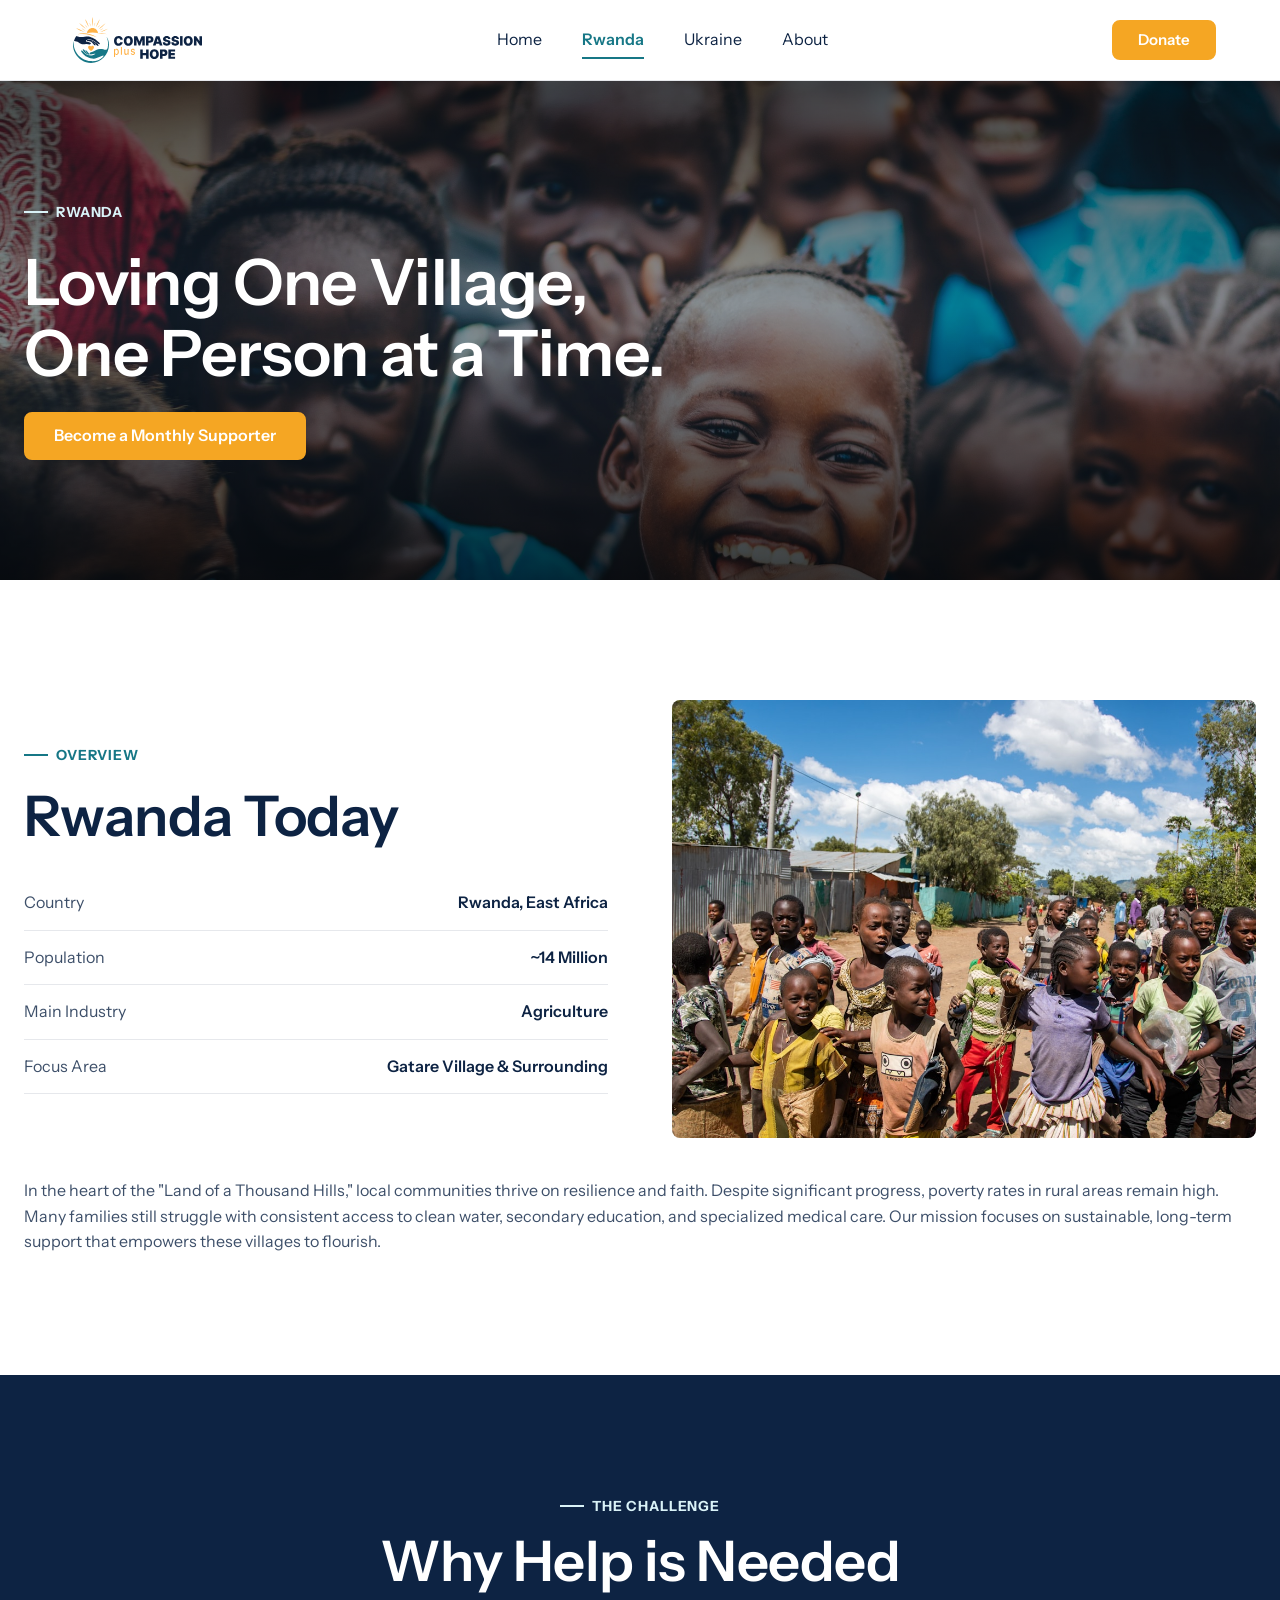
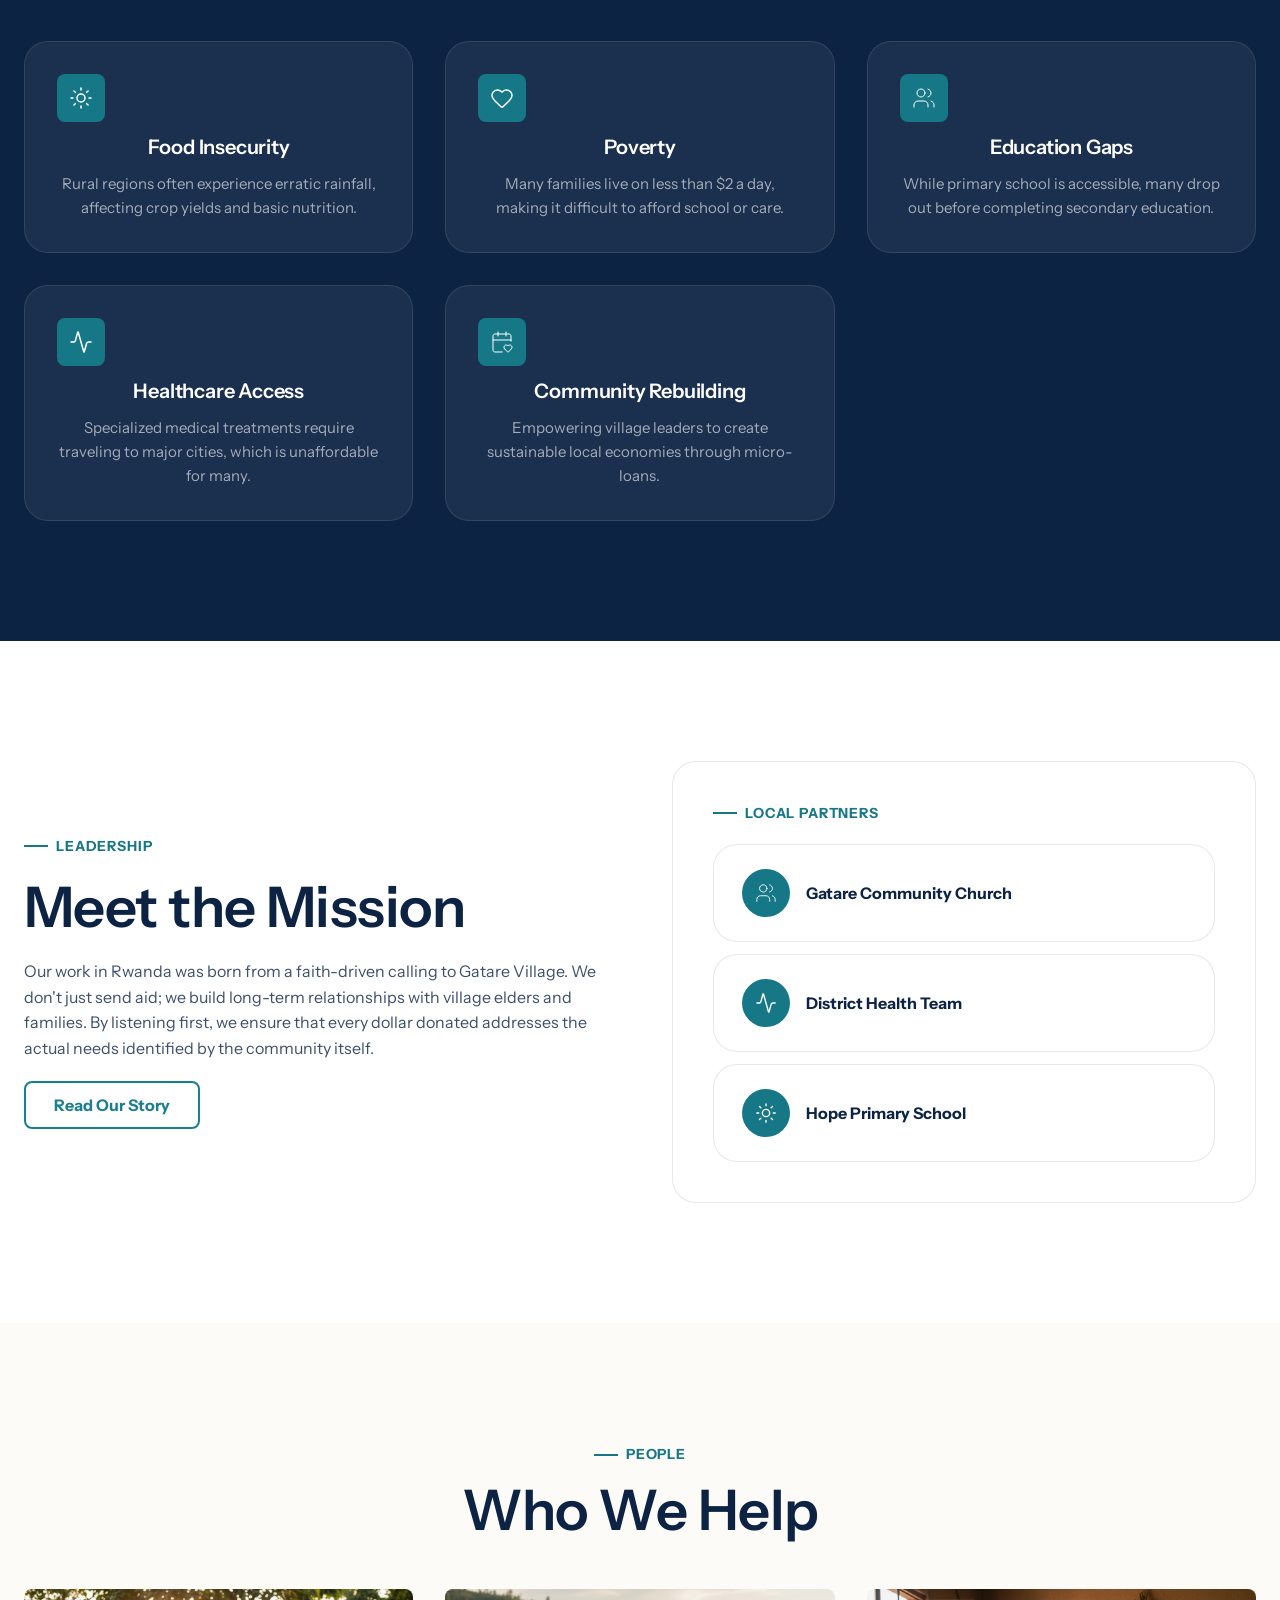
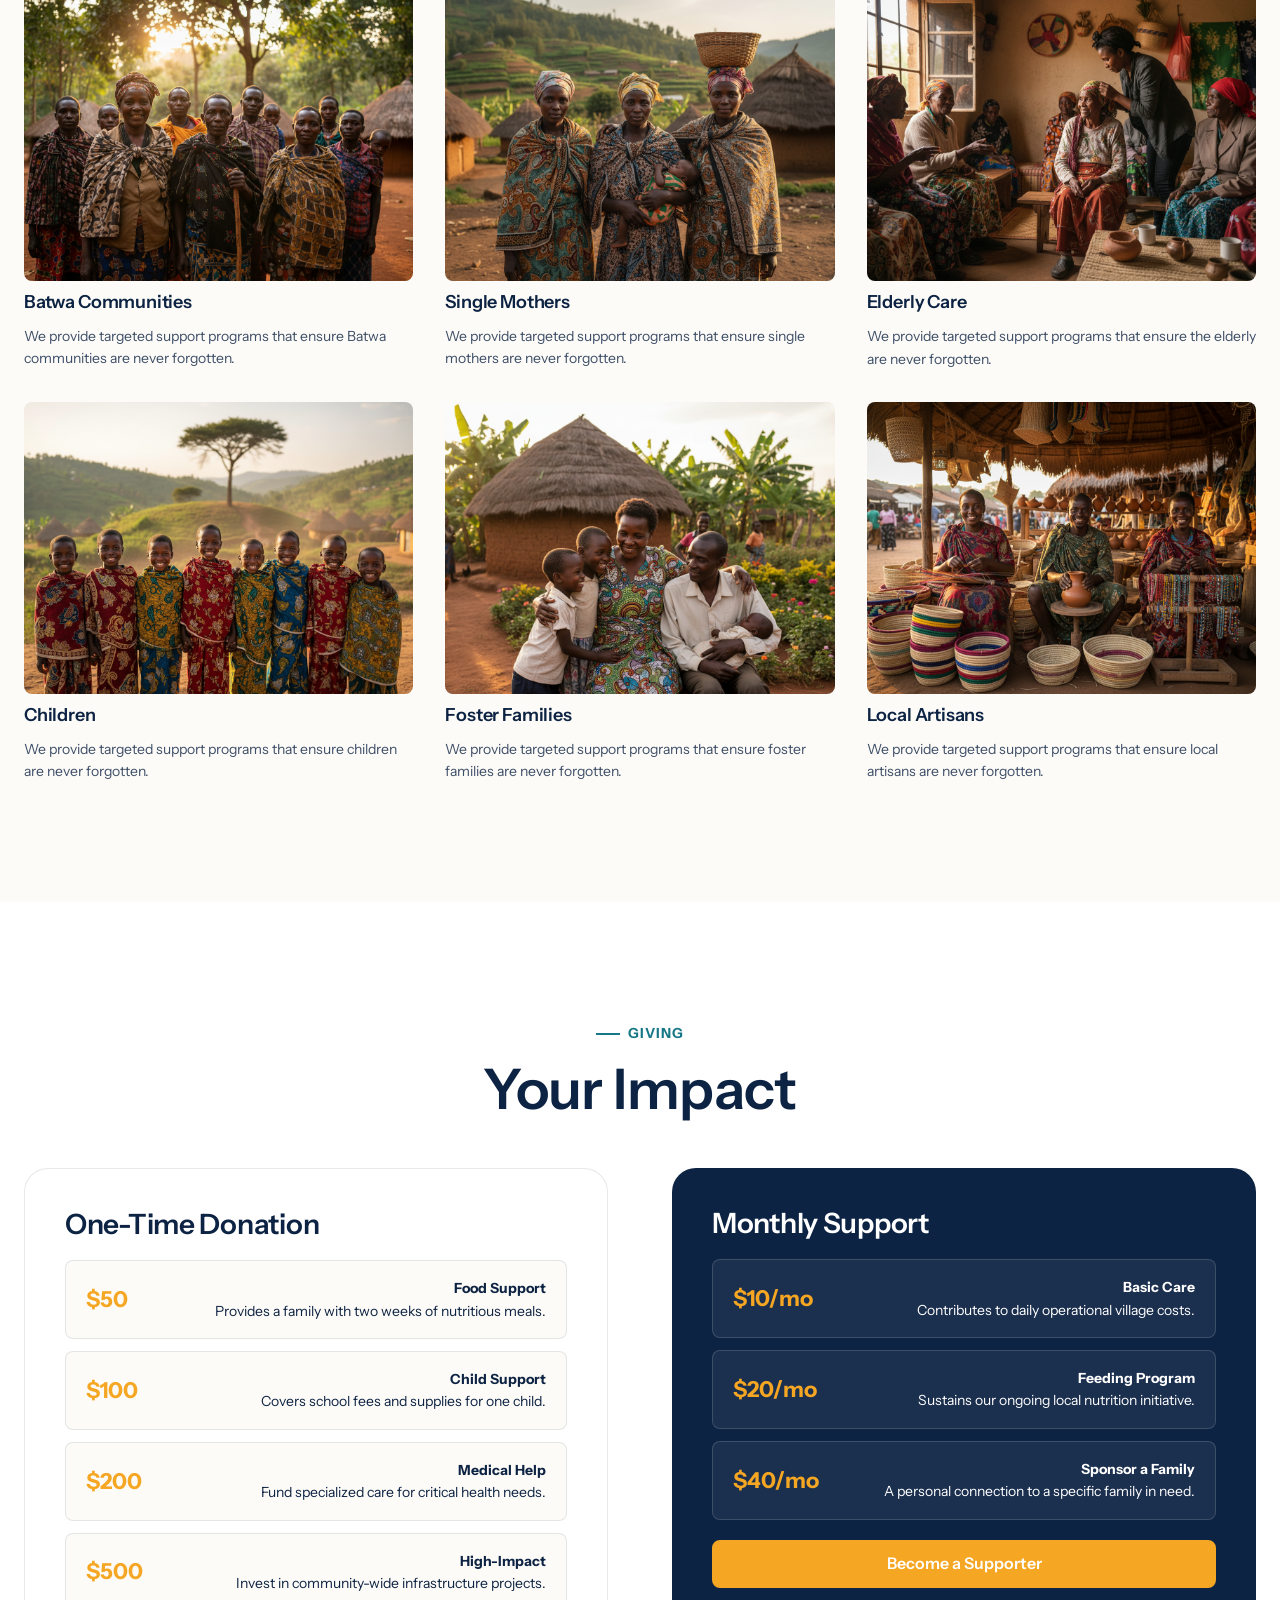
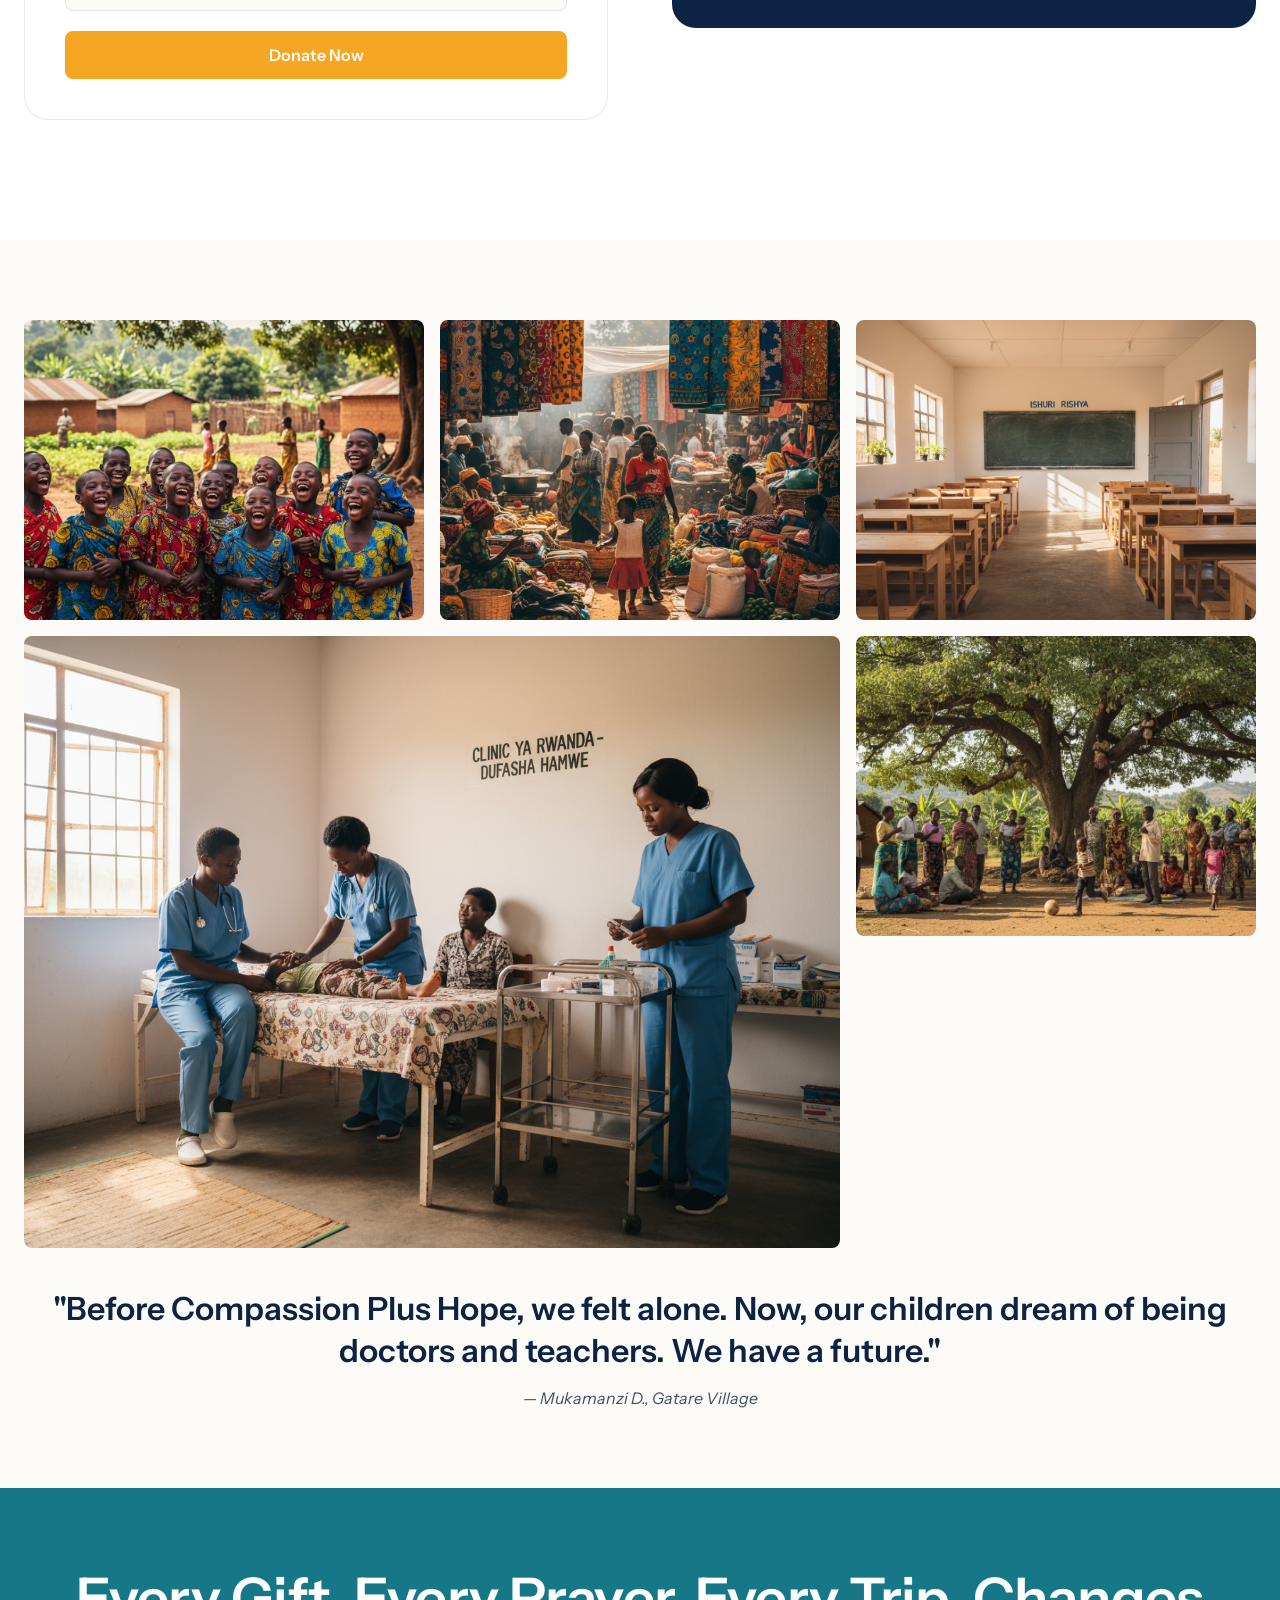
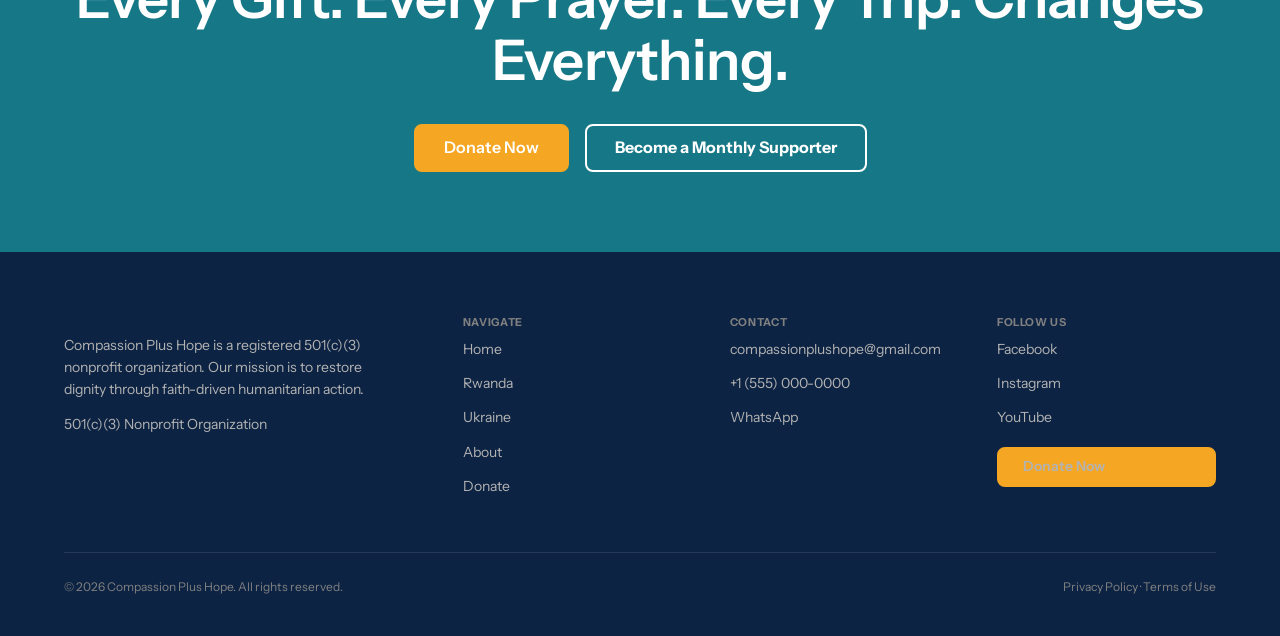
==== rwanda.html @ 481b99a6 "Compassion Plus Hope donation site Static multi-page site (Home, Rwanda, Ukraine, About) built on a " ====
<!DOCTYPE html>
<html lang="en">
<head>
  <meta charset="UTF-8">
  <meta name="viewport" content="width=device-width, initial-scale=1.0">
  <title>Rwanda — Compassion Plus Hope</title>
  <meta name="description" content="Loving one village, one person at a time. Compassion Plus Hope delivers sustainable, long-term support to communities in Rwanda.">
  <link rel="icon" href="assets/icons/lg-icon-3.svg">
  <link rel="preconnect" href="https://fonts.googleapis.com">
  <link rel="preconnect" href="https://fonts.gstatic.com" crossorigin>
  <link href="https://fonts.googleapis.com/css2?family=Instrument+Sans:ital,wght@0,400..700;1,400..600&display=swap" rel="stylesheet">
  <link rel="stylesheet" href="assets/css/styles.css">
  <script src="assets/js/site.js" defer></script>
</head>
<body data-page="rwanda">
  <div id="site-header"></div>

  <main>
    <!-- Hero -->
    <section class="hero" style="min-height:420px">
      <div class="hero__bg"><div><img src="assets/img/hero-rwanda.jpg" alt="Rwanda"><div class="hero__overlay hero__tint-navy"></div></div></div>
      <div class="hero__scrim"></div>
      <div class="container" style="position:relative;z-index:1;width:100%">
        <div class="hero__content hero__content--left" style="padding-inline:0;align-items:flex-start">
          <span class="eyebrow eyebrow--on-dark">Rwanda</span>
          <h1 class="h-display">Loving One Village,<br>One Person at a Time.</h1>
          <div class="hero__actions">
            <a class="btn btn--primary" href="#" data-donate>Become a Monthly Supporter</a>
          </div>
        </div>
      </div>
    </section>

    <!-- Rwanda Today -->
    <section class="section section--white">
      <div class="container">
        <div class="split">
          <div class="stack" style="gap:20px">
            <span class="eyebrow">Overview</span>
            <h2 class="h-1">Rwanda Today</h2>
            <dl style="margin:8px 0 0">
              <div class="factrow"><dt>Country</dt><dd>Rwanda, East Africa</dd></div>
              <div class="factrow"><dt>Population</dt><dd>~14 Million</dd></div>
              <div class="factrow"><dt>Main Industry</dt><dd>Agriculture</dd></div>
              <div class="factrow"><dt>Focus Area</dt><dd>Gatare Village &amp; Surrounding</dd></div>
            </dl>
          </div>
          <div class="who__photo" style="aspect-ratio:4/3"><img src="assets/img/rw-today.jpg" alt="Rwanda today"></div>
        </div>
        <p class="muted" style="margin-top:40px">In the heart of the "Land of a Thousand Hills," local communities thrive on resilience and faith. Despite significant progress, poverty rates in rural areas remain high. Many families still struggle with consistent access to clean water, secondary education, and specialized medical care. Our mission focuses on sustainable, long-term support that empowers these villages to flourish.</p>
      </div>
    </section>

    <!-- Why Help is Needed -->
    <section class="section section--navy">
      <div class="container stack center" style="gap:48px">
        <div class="stack center" style="gap:14px">
          <span class="eyebrow eyebrow--center eyebrow--on-dark">The Challenge</span>
          <h2 class="h-1" style="text-align:center">Why Help is Needed</h2>
        </div>
        <div class="grid grid-3" style="width:100%">
          <div class="feature"><div class="feature__icon"><img src="assets/icons/sun.svg" alt=""></div><h3>Food Insecurity</h3><p>Rural regions often experience erratic rainfall, affecting crop yields and basic nutrition.</p></div>
          <div class="feature"><div class="feature__icon"><img src="assets/icons/heart.svg" alt=""></div><h3>Poverty</h3><p>Many families live on less than $2 a day, making it difficult to afford school or care.</p></div>
          <div class="feature"><div class="feature__icon"><img src="assets/icons/users.svg" alt=""></div><h3>Education Gaps</h3><p>While primary school is accessible, many drop out before completing secondary education.</p></div>
          <div class="feature"><div class="feature__icon"><img src="assets/icons/activity.svg" alt=""></div><h3>Healthcare Access</h3><p>Specialized medical treatments require traveling to major cities, which is unaffordable for many.</p></div>
          <div class="feature"><div class="feature__icon"><img src="assets/icons/calendar-heart.svg" alt=""></div><h3>Community Rebuilding</h3><p>Empowering village leaders to create sustainable local economies through micro-loans.</p></div>
        </div>
      </div>
    </section>

    <!-- Meet the Mission -->
    <section class="section section--white">
      <div class="container">
        <div class="split">
          <div class="stack" style="gap:20px">
            <span class="eyebrow">Leadership</span>
            <h2 class="h-1">Meet the Mission</h2>
            <p class="muted">Our work in Rwanda was born from a faith-driven calling to Gatare Village. We don't just send aid; we build long-term relationships with village elders and families. By listening first, we ensure that every dollar donated addresses the actual needs identified by the community itself.</p>
            <a class="btn btn--secondary" href="#" data-open-partner>Read Our Story</a>
          </div>
          <div class="give-card give-card--light">
            <span class="eyebrow">Local Partners</span>
            <ul class="stack" style="gap:12px">
              <li class="contact-card contact-card--line"><span class="contact-card__icon"><img src="assets/icons/users.svg" alt=""></span><strong>Gatare Community Church</strong></li>
              <li class="contact-card contact-card--line"><span class="contact-card__icon"><img src="assets/icons/activity.svg" alt=""></span><strong>District Health Team</strong></li>
              <li class="contact-card contact-card--line"><span class="contact-card__icon"><img src="assets/icons/sun.svg" alt=""></span><strong>Hope Primary School</strong></li>
            </ul>
          </div>
        </div>
      </div>
    </section>

    <!-- Who We Help -->
    <section class="section section--cream">
      <div class="container stack" style="gap:48px">
        <div class="stack center" style="gap:14px">
          <span class="eyebrow eyebrow--center">People</span>
          <h2 class="h-1" style="text-align:center">Who We Help</h2>
        </div>
        <div class="grid grid-3">
          <div class="who"><div class="who__photo"><img src="assets/img/rw-who-1.jpg" alt="Batwa Communities"></div><h3>Batwa Communities</h3><p>We provide targeted support programs that ensure Batwa communities are never forgotten.</p></div>
          <div class="who"><div class="who__photo"><img src="assets/img/rw-who-2.jpg" alt="Single Mothers"></div><h3>Single Mothers</h3><p>We provide targeted support programs that ensure single mothers are never forgotten.</p></div>
          <div class="who"><div class="who__photo"><img src="assets/img/rw-who-3.jpg" alt="Elderly Care"></div><h3>Elderly Care</h3><p>We provide targeted support programs that ensure the elderly are never forgotten.</p></div>
          <div class="who"><div class="who__photo"><img src="assets/img/rw-who-4.jpg" alt="Children"></div><h3>Children</h3><p>We provide targeted support programs that ensure children are never forgotten.</p></div>
          <div class="who"><div class="who__photo"><img src="assets/img/rw-who-5.jpg" alt="Foster Families"></div><h3>Foster Families</h3><p>We provide targeted support programs that ensure foster families are never forgotten.</p></div>
          <div class="who"><div class="who__photo"><img src="assets/img/rw-who-6.jpg" alt="Local Artisans"></div><h3>Local Artisans</h3><p>We provide targeted support programs that ensure local artisans are never forgotten.</p></div>
        </div>
      </div>
    </section>

    <!-- Your Impact -->
    <section class="section section--white">
      <div class="container stack" style="gap:48px">
        <div class="stack center" style="gap:14px">
          <span class="eyebrow eyebrow--center">Giving</span>
          <h2 class="h-1" style="text-align:center">Your Impact</h2>
        </div>
        <div class="split" style="align-items:start">
          <div class="give-card give-card--light">
            <h3 class="h-3">One-Time Donation</h3>
            <div class="give-amounts">
              <a class="give-amount" href="#" data-donate><strong>$50</strong><span><b>Food Support</b><br>Provides a family with two weeks of nutritious meals.</span></a>
              <a class="give-amount" href="#" data-donate><strong>$100</strong><span><b>Child Support</b><br>Covers school fees and supplies for one child.</span></a>
              <a class="give-amount" href="#" data-donate><strong>$200</strong><span><b>Medical Help</b><br>Fund specialized care for critical health needs.</span></a>
              <a class="give-amount" href="#" data-donate><strong>$500</strong><span><b>High-Impact</b><br>Invest in community-wide infrastructure projects.</span></a>
            </div>
            <a class="btn btn--primary btn--block" href="#" data-donate>Donate Now</a>
          </div>
          <div class="give-card give-card--navy">
            <h3 class="h-3">Monthly Support</h3>
            <div class="give-amounts">
              <a class="give-amount" href="#" data-donate><strong>$10/mo</strong><span><b>Basic Care</b><br>Contributes to daily operational village costs.</span></a>
              <a class="give-amount" href="#" data-donate><strong>$20/mo</strong><span><b>Feeding Program</b><br>Sustains our ongoing local nutrition initiative.</span></a>
              <a class="give-amount" href="#" data-donate><strong>$40/mo</strong><span><b>Sponsor a Family</b><br>A personal connection to a specific family in need.</span></a>
            </div>
            <a class="btn btn--primary btn--block" href="#" data-donate>Become a Supporter</a>
          </div>
        </div>
      </div>
    </section>

    <!-- Gallery + testimonial -->
    <section class="section section--tight section--cream">
      <div class="container stack" style="gap:40px">
        <div class="gallery">
          <img src="assets/img/rw-gallery-1.jpg" alt="">
          <img src="assets/img/rw-gallery-2.jpg" alt="">
          <img src="assets/img/rw-gallery-3.jpg" alt="">
          <img src="assets/img/rw-gallery-4.jpg" alt="" style="grid-column:span 2">
          <img src="assets/img/rw-gallery-5.jpg" alt="">
        </div>
        <blockquote class="measure center" style="margin:0 auto;font-size:clamp(22px,3vw,32px);font-weight:600;line-height:1.3">
          "Before Compassion Plus Hope, we felt alone. Now, our children dream of being doctors and teachers. We have a future."
          <cite style="display:block;margin-top:16px;font-size:16px;font-weight:400;color:var(--body)">— Mukamanzi D., Gatare Village</cite>
        </blockquote>
      </div>
    </section>

    <!-- CTA -->
    <section class="cta-band cta-band--teal">
      <div class="container stack center" style="gap:8px">
        <h2 class="h-1">Every Gift. Every Prayer. Every Trip. Changes Everything.</h2>
        <div class="hero__actions" style="justify-content:center;margin-top:16px">
          <a class="btn btn--primary" href="#" data-donate>Donate Now</a>
          <a class="btn btn--outline-white" href="#" data-donate>Become a Monthly Supporter</a>
        </div>
      </div>
    </section>
  </main>

  <div id="site-footer"></div>
  <div id="site-modal"></div>
</body>
</html>
---- assets/css/styles.css ----
/* =====================================================================
   Compassion Plus Hope — Design System
   Single source of truth for tokens + reusable components.
   Used by every page; demonstrated in ui-kit.html
   ===================================================================== */

/* ---------- 1. Design tokens ---------- */
:root {
  /* Brand colors */
  --navy:        #0d2343;
  --navy-90:     rgba(13, 35, 67, 0.9);
  --navy-80:     rgba(13, 35, 67, 0.8);
  --navy-60:     rgba(13, 35, 67, 0.6);
  --navy-10:     rgba(13, 35, 67, 0.1);

  --teal:        #167786;
  --teal-deep:   #1a7f8e;
  --teal-tint:   #d9f2f7;
  --teal-soft:   #80b2b2;

  --amber:       #f5a623;
  --amber-light: #ffb145;

  --blue:        #2563eb;
  --blue-light:  #3b82f6;

  /* Surfaces */
  --cream:       #fdfbf7;
  --white:       #ffffff;

  /* Text */
  --ink:         var(--navy);
  --body:        var(--navy-80);
  --on-dark:     #ffffff;
  --on-dark-dim: rgba(255, 255, 255, 0.6);

  /* Region accents (used to theme Rwanda vs Ukraine) */
  --rwanda:      var(--teal);
  --rwanda-deep: var(--teal-deep);
  --ukraine:     var(--blue);
  --ukraine-deep:#2563eb;

  /* Typography */
  --font: "Instrument Sans", system-ui, -apple-system, "Segoe UI", Roboto, sans-serif;

  /* Radii */
  --r-sm: 4px;
  --r-md: 8px;
  --r-lg: 24px;
  --r-pill: 100px;

  /* Spacing rhythm */
  --gap: 32px;
  --section-y: 120px;
  --container: 1280px;
  --pad-x: 80px;

  /* Effects */
  --shadow-sm: 0 2px 8px rgba(13, 35, 67, 0.06);
  --shadow-md: 0 12px 32px rgba(13, 35, 67, 0.10);
  --ring: 0 0 0 3px rgba(22, 119, 134, 0.25);
  --ease: 0.2s ease;
}

/* ---------- 2. Reset & base ---------- */
*, *::before, *::after { box-sizing: border-box; }

html { scroll-behavior: smooth; -webkit-text-size-adjust: 100%; }

body {
  margin: 0;
  font-family: var(--font);
  color: var(--ink);
  background: var(--white);
  line-height: 1.6;
  font-size: 16px;
  -webkit-font-smoothing: antialiased;
  text-rendering: optimizeLegibility;
}

img { max-width: 100%; display: block; }
a { color: inherit; text-decoration: none; }
button { font-family: inherit; cursor: pointer; }
h1, h2, h3, h4 { margin: 0; line-height: 1.1; font-weight: 600; letter-spacing: -0.01em; }
p { margin: 0; }
ul { margin: 0; padding: 0; list-style: none; }

:focus-visible { outline: none; box-shadow: var(--ring); border-radius: var(--r-sm); }

/* ---------- 3. Layout helpers ---------- */
.container {
  width: 100%;
  max-width: var(--container);
  margin-inline: auto;
  padding-inline: 24px;
}

.section { padding-block: var(--section-y); }
.section--tight { padding-block: 80px; }
.section--cream { background: var(--cream); }
.section--navy  { background: var(--navy); color: var(--on-dark); }
.section--white { background: var(--white); }

.stack { display: flex; flex-direction: column; }
.center { text-align: center; align-items: center; }
/* buttons in a vertical content stack hug their content unless explicitly block */
.stack > .btn:not(.btn--block) { align-self: flex-start; }
.center > .btn:not(.btn--block) { align-self: center; }

/* Eyebrow label (teal line + uppercase word) */
.eyebrow {
  display: inline-flex;
  align-items: center;
  gap: 8px;
  font-weight: 700;
  font-size: 14px;
  letter-spacing: 0.06em;
  text-transform: uppercase;
  color: var(--teal);
}
.eyebrow::before {
  content: "";
  width: 24px;
  height: 2px;
  background: currentColor;
  display: inline-block;
}
.eyebrow--center { justify-content: center; }
.eyebrow--ukraine { color: var(--blue); }
.eyebrow--on-dark { color: var(--teal-tint); }

/* Section heading scale */
.h-hero    { font-size: clamp(40px, 8vw, 96px); line-height: 1.05; }
.h-display { font-size: clamp(34px, 5vw, 64px); }
.h-1       { font-size: clamp(30px, 4.4vw, 56px); }
.h-2       { font-size: clamp(26px, 3vw, 40px); }
.h-3       { font-size: 28px; }
.lead      { font-size: clamp(18px, 2.2vw, 24px); line-height: 1.5; font-weight: 400; }
.muted     { color: var(--body); }
.measure   { max-width: 60ch; }

/* ---------- 4. Logo ---------- */
.logo { display: inline-flex; align-items: center; }
.logo__art {
  position: relative;
  width: 148px;
  height: 64px;
  flex: none;
}
.logo__art img { position: absolute; }
/* faithful reconstruction from Figma sub-paths (insets relative to 185x80 box) */
.logo__art .lp-text-1 { left: 33.72%; top: 43.56%; width: 59.82%; height: 35.59%; }
.logo__art .lp-text-2 { left: 33.81%; top: 61.59%; width: 14.44%; height: 14.27%; }
.logo__art .lp-icon-1 { left: 15.34%; top: 31.10%; width: 7.87%;  height: 8.13%; }
.logo__art .lp-icon-2 { left: 6.20%;  top: 45.86%; width: 24.44%; height: 39.79%; }
.logo__art .lp-icon-3 { left: 8.41%;  top: 14.35%; width: 21.09%; height: 53.11%; }
.logo__art .lp-icon-4 { left: 6.73%;  top: 43.54%; width: 17.33%; height: 15.07%; }
.logo--sm .logo__art { width: 120px; height: 52px; }
/* White monochrome treatment on dark surfaces (footer) */
.logo--on-dark .logo__art img { filter: brightness(0) invert(1); }

/* ---------- 5. Buttons ---------- */
.btn {
  --btn-h: 48px;
  display: inline-flex;
  align-items: center;
  justify-content: center;
  gap: 8px;
  height: var(--btn-h);
  padding-inline: 28px;
  border-radius: var(--r-md);
  font-weight: 600;
  font-size: 16px;
  border: 2px solid transparent;
  transition: transform var(--ease), background var(--ease), color var(--ease), box-shadow var(--ease);
  white-space: nowrap;
}
.btn:hover { transform: translateY(-2px); }
.btn:active { transform: translateY(0); }

.btn--primary { background: var(--amber); color: #fff; border-color: var(--amber); }
.btn--primary:hover { background: #e6981a; border-color: #e6981a; box-shadow: var(--shadow-md); }

.btn--secondary { background: transparent; color: var(--teal-deep); border-color: var(--teal-deep); font-weight: 700; }
.btn--secondary:hover { background: var(--teal-deep); color: #fff; }

.btn--ukraine { color: var(--blue-light); border-color: var(--blue-light); font-weight: 700; }
.btn--ukraine:hover { background: var(--blue-light); color: #fff; }

.btn--ghost-amber { color: var(--navy); border-color: var(--amber-light); font-weight: 700; }
.btn--ghost-amber:hover { background: var(--amber-light); color: var(--navy); }

.btn--outline-white { color: #fff; border-color: #fff; font-weight: 700; }
.btn--outline-white:hover { background: #fff; color: var(--navy); }

.btn--sm { --btn-h: 40px; padding-inline: 24px; font-size: 15px; }
.btn--block { width: 100%; }

/* ---------- 6. Pills / badges ---------- */
.pill {
  display: inline-flex;
  padding: 6px 12px;
  border-radius: var(--r-pill);
  border: 1px solid rgba(255, 255, 255, 0.6);
  font-size: 13px;
  color: #fff;
}
.pill--ink { border-color: var(--navy-10); color: var(--body); }

.badge {
  display: inline-flex;
  padding: 8px 16px;
  border-radius: var(--r-sm);
  font-weight: 700;
  font-size: 14px;
  text-transform: uppercase;
  letter-spacing: 0.04em;
  color: #fff;
  background: var(--teal);
}
.badge--ukraine { background: var(--blue); }

/* ---------- 7. Navbar ---------- */
.nav {
  position: sticky;
  top: 0;
  z-index: 50;
  background: rgba(255, 255, 255, 0.92);
  backdrop-filter: saturate(180%) blur(10px);
  border-bottom: 1px solid var(--navy-10);
}
.nav__inner {
  max-width: 1440px;
  margin-inline: auto;
  height: 80px;
  padding-inline: clamp(20px, 5vw, 80px);
  display: flex;
  align-items: center;
  justify-content: space-between;
  gap: 24px;
}
.nav__links { display: flex; align-items: center; gap: 40px; }
.nav__links a {
  font-size: 16px;
  color: var(--navy);
  position: relative;
  padding-block: 6px;
}
.nav__links a::after {
  content: "";
  position: absolute;
  left: 0; bottom: 0;
  width: 0; height: 2px;
  background: var(--teal);
  transition: width var(--ease);
}
.nav__links a:hover::after,
.nav__links a[aria-current="page"]::after { width: 100%; }
.nav__links a[aria-current="page"] { color: var(--teal); font-weight: 600; }

.nav__cta { display: flex; align-items: center; gap: 16px; }

.nav__toggle {
  display: none;
  width: 44px; height: 44px;
  border: 1px solid var(--navy-10);
  border-radius: var(--r-md);
  background: #fff;
  align-items: center;
  justify-content: center;
}
.nav__toggle span,
.nav__toggle span::before,
.nav__toggle span::after {
  content: "";
  display: block;
  width: 20px; height: 2px;
  background: var(--navy);
  position: relative;
  transition: var(--ease);
}
.nav__toggle span::before { position: absolute; top: -6px; }
.nav__toggle span::after  { position: absolute; top: 6px; }

/* ---------- 8. Hero ---------- */
.hero {
  position: relative;
  min-height: 620px;
  display: grid;
  place-items: center;
  text-align: center;
  color: #fff;
  overflow: hidden;
}
.hero--tall { min-height: 760px; }
.hero__bg { position: absolute; inset: 0; display: flex; }
.hero__bg > div { flex: 1; position: relative; }
.hero__bg img { position: absolute; inset: 0; width: 100%; height: 100%; object-fit: cover; }
.hero__overlay { position: absolute; inset: 0; }
.hero__tint-navy { background: rgba(13, 35, 67, 0.30); }
.hero__tint-blue { background: rgba(37, 99, 235, 0.30); }
.hero__scrim {
  position: absolute; inset: 0;
  background: linear-gradient(180deg, rgba(0,0,0,.55), rgba(0,0,0,.15) 45%, rgba(0,0,0,.65));
}
.hero__content {
  position: relative;
  z-index: 1;
  max-width: 1120px;
  padding: 120px clamp(20px, 6vw, 120px);
  display: flex;
  flex-direction: column;
  align-items: center;
  gap: 24px;
}
.hero__content--left { text-align: left; align-items: flex-start; }
.hero__actions { display: flex; flex-wrap: wrap; gap: 16px; }

/* ---------- 9. Cards ---------- */
/* Value card (icon circle + title + text) */
.value {
  display: flex;
  flex-direction: column;
  align-items: center;
  gap: 16px;
  text-align: center;
}
.value__icon {
  width: 64px; height: 64px;
  border-radius: 32px;
  background: var(--teal);
  display: grid;
  place-items: center;
}
.value__icon img { width: 32px; height: 32px; filter: brightness(0) invert(1); }

/* Donation / involvement tier card */
.tier {
  border: 1px solid var(--navy-10);
  border-radius: var(--r-lg);
  padding: 40px;
  display: flex;
  flex-direction: column;
  align-items: center;
  gap: 24px;
  text-align: center;
  background: #fff;
  transition: transform var(--ease), box-shadow var(--ease), border-color var(--ease);
}
.tier:hover { transform: translateY(-4px); box-shadow: var(--shadow-md); border-color: transparent; }
.tier__icon { width: 48px; height: 48px; }
.tier__icon img { width: 100%; height: 100%; }
.tier p { color: var(--body); }
.tier .btn { margin-top: auto; }

/* Feature card (icon + heading + text) used in "Why help is needed" */
.feature {
  background: rgba(255, 255, 255, 0.06);
  border: 1px solid rgba(255, 255, 255, 0.10);
  border-radius: var(--r-lg);
  padding: 32px;
  display: flex;
  flex-direction: column;
  gap: 14px;
}
.feature__icon {
  width: 48px; height: 48px;
  border-radius: var(--r-md);
  background: var(--teal);
  display: grid; place-items: center;
}
.feature__icon img { width: 24px; height: 24px; filter: brightness(0) invert(1); }
.feature h3 { font-size: 20px; }
.feature p { color: var(--on-dark-dim); font-size: 15px; }
.feature--ukraine .feature__icon { background: var(--blue); }

/* Info card (icon tile + heading + text) — used for "Our Approach" */
.info-card {
  border: 1px solid var(--navy-10);
  border-radius: var(--r-lg);
  padding: 32px;
  display: flex;
  flex-direction: column;
  gap: 14px;
  background: #fff;
  transition: transform var(--ease), box-shadow var(--ease);
}
.info-card:hover { transform: translateY(-4px); box-shadow: var(--shadow-md); }
.info-card__icon {
  width: 48px; height: 48px;
  border-radius: var(--r-md);
  background: var(--teal);
  display: grid; place-items: center;
}
.info-card__icon img { width: 24px; height: 24px; filter: brightness(0) invert(1); }
.info-card h3 { font-size: 20px; }
.info-card p { color: var(--body); font-size: 15px; }

/* Who-we-help card (photo + label + text) */
.who {
  display: flex;
  flex-direction: column;
  gap: 12px;
}
.who__photo {
  aspect-ratio: 4 / 3;
  border-radius: var(--r-md);
  overflow: hidden;
  background: var(--cream);
}
.who__photo img { width: 100%; height: 100%; object-fit: cover; }
.who h3 { font-size: 18px; }
.who p { font-size: 14px; color: var(--body); }

/* Story card (full-bleed photo with content) */
.story {
  position: relative;
  min-height: 640px;
  padding: 64px;
  display: flex;
  flex-direction: column;
  justify-content: space-between;
  gap: 24px;
  color: #fff;
  overflow: hidden;
}
.story__bg { position: absolute; inset: 0; }
.story__bg img { width: 100%; height: 100%; object-fit: cover; }
.story__bg::after { content: ""; position: absolute; inset: 0; background: rgba(26,127,142,.45); }
.story--ukraine .story__bg::after { background: rgba(37,99,235,.45); }
.story__body { position: relative; z-index: 1; display: flex; flex-direction: column; gap: 24px; }
.story__title { font-size: clamp(36px, 5vw, 64px); }
.story__tags { display: flex; flex-wrap: wrap; gap: 12px; }
.story .btn { position: relative; z-index: 1; align-self: flex-start; }

/* ---------- 10. Stats / impact bar ---------- */
.impact { background: var(--navy); color: #fff; padding-block: 64px; text-align: center; }
.impact__grid {
  display: flex;
  justify-content: space-between;
  flex-wrap: wrap;
  gap: 32px;
}
.stat { flex: 1; min-width: 140px; display: flex; flex-direction: column; gap: 6px; align-items: center; }
.stat__num { font-size: clamp(36px, 5vw, 52px); font-weight: 700; line-height: 1; }
.stat__label { font-size: 14px; color: var(--teal-tint); }
.impact__note { margin-top: 40px; color: var(--teal-tint); }

/* ---------- 11. Two-column data rows (e.g. Country "Today") ---------- */
.factrow { display: flex; justify-content: space-between; gap: 16px; padding: 14px 0; border-bottom: 1px solid var(--navy-10); }
.factrow dt { color: var(--body); }
.factrow dd { margin: 0; font-weight: 600; color: var(--ink); text-align: right; }

/* ---------- 12. Donation tiers (amount chips) ---------- */
.give-card {
  border-radius: var(--r-lg);
  padding: 40px;
  display: flex;
  flex-direction: column;
  gap: 20px;
}
.give-card--light { background: #fff; border: 1px solid var(--navy-10); }
.give-card--navy { background: var(--navy); color: #fff; }
.give-amounts { display: flex; flex-direction: column; gap: 12px; }
.give-amount {
  display: flex;
  justify-content: space-between;
  align-items: center;
  gap: 16px;
  padding: 16px 20px;
  border-radius: var(--r-md);
  border: 1px solid var(--navy-10);
  background: var(--cream);
}
.give-card--navy .give-amount { background: rgba(255,255,255,.06); border-color: rgba(255,255,255,.15); }
.give-amount strong { font-size: 22px; color: var(--amber); }
.give-amount span { font-size: 14px; text-align: right; }

/* ---------- 13. Forms ---------- */
.field { display: flex; flex-direction: column; gap: 8px; margin-bottom: 20px; text-align: left; }
.field label {
  font-size: 11px;
  font-weight: 700;
  letter-spacing: 0.06em;
  text-transform: uppercase;
  color: var(--body);
}
.field input,
.field textarea {
  font-family: inherit;
  font-size: 16px;
  color: var(--ink);
  padding: 14px 16px;
  border: 1px solid var(--navy-10);
  border-radius: var(--r-md);
  background: var(--cream);
  transition: border-color var(--ease), box-shadow var(--ease);
  width: 100%;
}
.field textarea { resize: vertical; min-height: 120px; }
.field input:focus,
.field textarea:focus { outline: none; border-color: var(--teal); box-shadow: var(--ring); }
.field input::placeholder,
.field textarea::placeholder { color: rgba(13,35,67,.4); }

/* ---------- 14. Modal ---------- */
.modal {
  position: fixed;
  inset: 0;
  z-index: 100;
  display: none;
  place-items: center;
  padding: 24px;
  background: rgba(13, 35, 67, 0.6);
  backdrop-filter: blur(4px);
}
.modal.is-open { display: grid; animation: fade .2s ease; }
.modal__dialog {
  background: #fff;
  border-radius: var(--r-lg);
  padding: clamp(28px, 4vw, 48px);
  width: 100%;
  max-width: 560px;
  max-height: 92vh;
  overflow-y: auto;
  box-shadow: var(--shadow-md);
  animation: pop .25s ease;
}
.modal__title { font-size: 28px; text-align: center; margin-bottom: 28px; }
.modal__actions { display: flex; justify-content: center; gap: 12px; margin-top: 8px; }
.modal__status { text-align: center; margin-top: 16px; font-size: 14px; min-height: 1.2em; }
.modal__status.is-error { color: #c0392b; }
.modal__status.is-ok { color: var(--teal); }
@keyframes fade { from { opacity: 0; } }
@keyframes pop { from { opacity: 0; transform: translateY(12px) scale(.98); } }

/* ---------- 15. FAQ / accordion ---------- */
.faq { border-bottom: 1px solid var(--navy-10); }
.faq__q {
  width: 100%;
  text-align: left;
  background: none;
  border: 0;
  padding: 24px 0;
  font-size: 18px;
  font-weight: 600;
  color: var(--ink);
  display: flex;
  justify-content: space-between;
  align-items: center;
  gap: 16px;
}
.faq__q::after { content: "+"; font-size: 26px; font-weight: 400; color: var(--teal); transition: transform var(--ease); }
.faq[open] .faq__q::after { content: "−"; }
.faq__a { padding: 0 0 24px; color: var(--body); max-width: 70ch; }

/* ---------- 16. Contact cards ---------- */
.contact-card {
  display: flex;
  align-items: center;
  gap: 16px;
  padding: 24px 28px;
  border-radius: var(--r-lg);
}
.contact-card--line { border: 1px solid var(--navy-10); background: #fff; }
.contact-card--amber { background: var(--amber); color: #fff; }
.contact-card__icon { width: 48px; height: 48px; border-radius: 50%; display: grid; place-items: center; background: var(--teal); flex: none; }
.contact-card--amber .contact-card__icon { background: rgba(255,255,255,.25); }
.contact-card__icon img { width: 22px; height: 22px; filter: brightness(0) invert(1); }

/* ---------- 17. Team ---------- */
.person { display: flex; flex-direction: column; gap: 16px; }
.person__photo { aspect-ratio: 1; border-radius: var(--r-lg); overflow: hidden; background: var(--cream); }
.person__photo img { width: 100%; height: 100%; object-fit: cover; }
.person h3 { font-size: 22px; }
.person__role { color: var(--teal); font-weight: 600; font-size: 14px; }
.person p { color: var(--body); font-size: 14px; }

/* ---------- 18. CTA banner ---------- */
.cta-band {
  text-align: center;
  color: #fff;
  padding-block: 80px;
}
.cta-band--blue { background: var(--blue); }
.cta-band--teal { background: var(--teal); }
.cta-band--navy { background: var(--navy); }
.cta-band .btn { margin-top: 8px; }

/* Scripture / quote band */
.quote-band {
  position: relative;
  min-height: 460px;
  display: grid;
  place-items: center;
  text-align: center;
  color: #fff;
  padding: 80px 24px;
  overflow: hidden;
}
.quote-band__bg { position: absolute; inset: 0; }
.quote-band__bg img { width: 100%; height: 100%; object-fit: cover; }
.quote-band__bg::after { content: ""; position: absolute; inset: 0; background: rgba(13,35,67,.55); }
.quote-band blockquote { position: relative; z-index: 1; max-width: 1000px; margin: 0; font-size: clamp(28px, 4vw, 56px); font-weight: 600; line-height: 1.2; }
.quote-band cite { display: block; margin-top: 24px; font-size: 16px; font-style: normal; opacity: .85; }

/* ---------- 19. Footer ---------- */
.footer { background: var(--navy); color: #fff; padding: 64px clamp(20px, 5vw, 80px) 40px; }
.footer__grid {
  max-width: var(--container);
  margin-inline: auto;
  display: grid;
  grid-template-columns: 1.6fr 1fr 1fr 1fr;
  gap: 48px;
}
.footer__about { font-size: 16px; color: var(--on-dark-dim); line-height: 1.6; max-width: 34ch; }
.footer__tag { font-size: 12px; color: var(--teal-soft); }
.footer__col h4 { font-size: 11px; font-weight: 700; letter-spacing: 0.06em; color: #808080; text-transform: uppercase; margin-bottom: 4px; }
.footer__col a, .footer__col p { display: block; font-size: 14px; color: #b3b3b3; padding-block: 6px; }
.footer__col a:hover { color: #fff; }
.footer__bottom {
  max-width: var(--container);
  margin: 48px auto 0;
  padding-top: 24px;
  border-top: 1px solid rgba(255,255,255,.1);
  display: flex;
  justify-content: space-between;
  flex-wrap: wrap;
  gap: 12px;
  font-size: 12px;
  color: #808080;
}

/* ---------- 20. Grid utilities ---------- */
.grid { display: grid; gap: var(--gap); }
.grid-2 { grid-template-columns: repeat(2, 1fr); }
.grid-3 { grid-template-columns: repeat(3, 1fr); }
.grid-4 { grid-template-columns: repeat(4, 1fr); }
.split { display: grid; grid-template-columns: 1fr 1fr; gap: 64px; align-items: center; }
.gallery { display: grid; grid-template-columns: repeat(3, 1fr); gap: 16px; }
.gallery img { width: 100%; aspect-ratio: 4/3; object-fit: cover; border-radius: var(--r-md); }

.no-scroll { overflow: hidden; }

/* ---------- 21. Responsive ---------- */
@media (max-width: 980px) {
  :root { --section-y: 80px; }
  .grid-3, .grid-4 { grid-template-columns: repeat(2, 1fr); }
  .split, .gallery { grid-template-columns: 1fr; }
  .footer__grid { grid-template-columns: 1fr 1fr; }
  .two-stories { grid-template-columns: 1fr !important; }
}

@media (max-width: 680px) {
  .nav__links, .nav__cta .btn { display: none; }
  .nav__toggle { display: inline-flex; }
  .nav.is-open .nav__links {
    display: flex;
    position: absolute;
    top: 80px; left: 0; right: 0;
    flex-direction: column;
    gap: 0;
    background: #fff;
    border-bottom: 1px solid var(--navy-10);
    padding: 8px 24px 16px;
  }
  .nav.is-open .nav__links a { padding: 14px 0; border-bottom: 1px solid var(--navy-10); }
  .grid-2, .grid-3, .grid-4 { grid-template-columns: 1fr; }
  .footer__grid { grid-template-columns: 1fr; gap: 32px; }
  .story { min-height: 520px; padding: 32px; }
  .hero__content { padding: 80px 20px; }
}
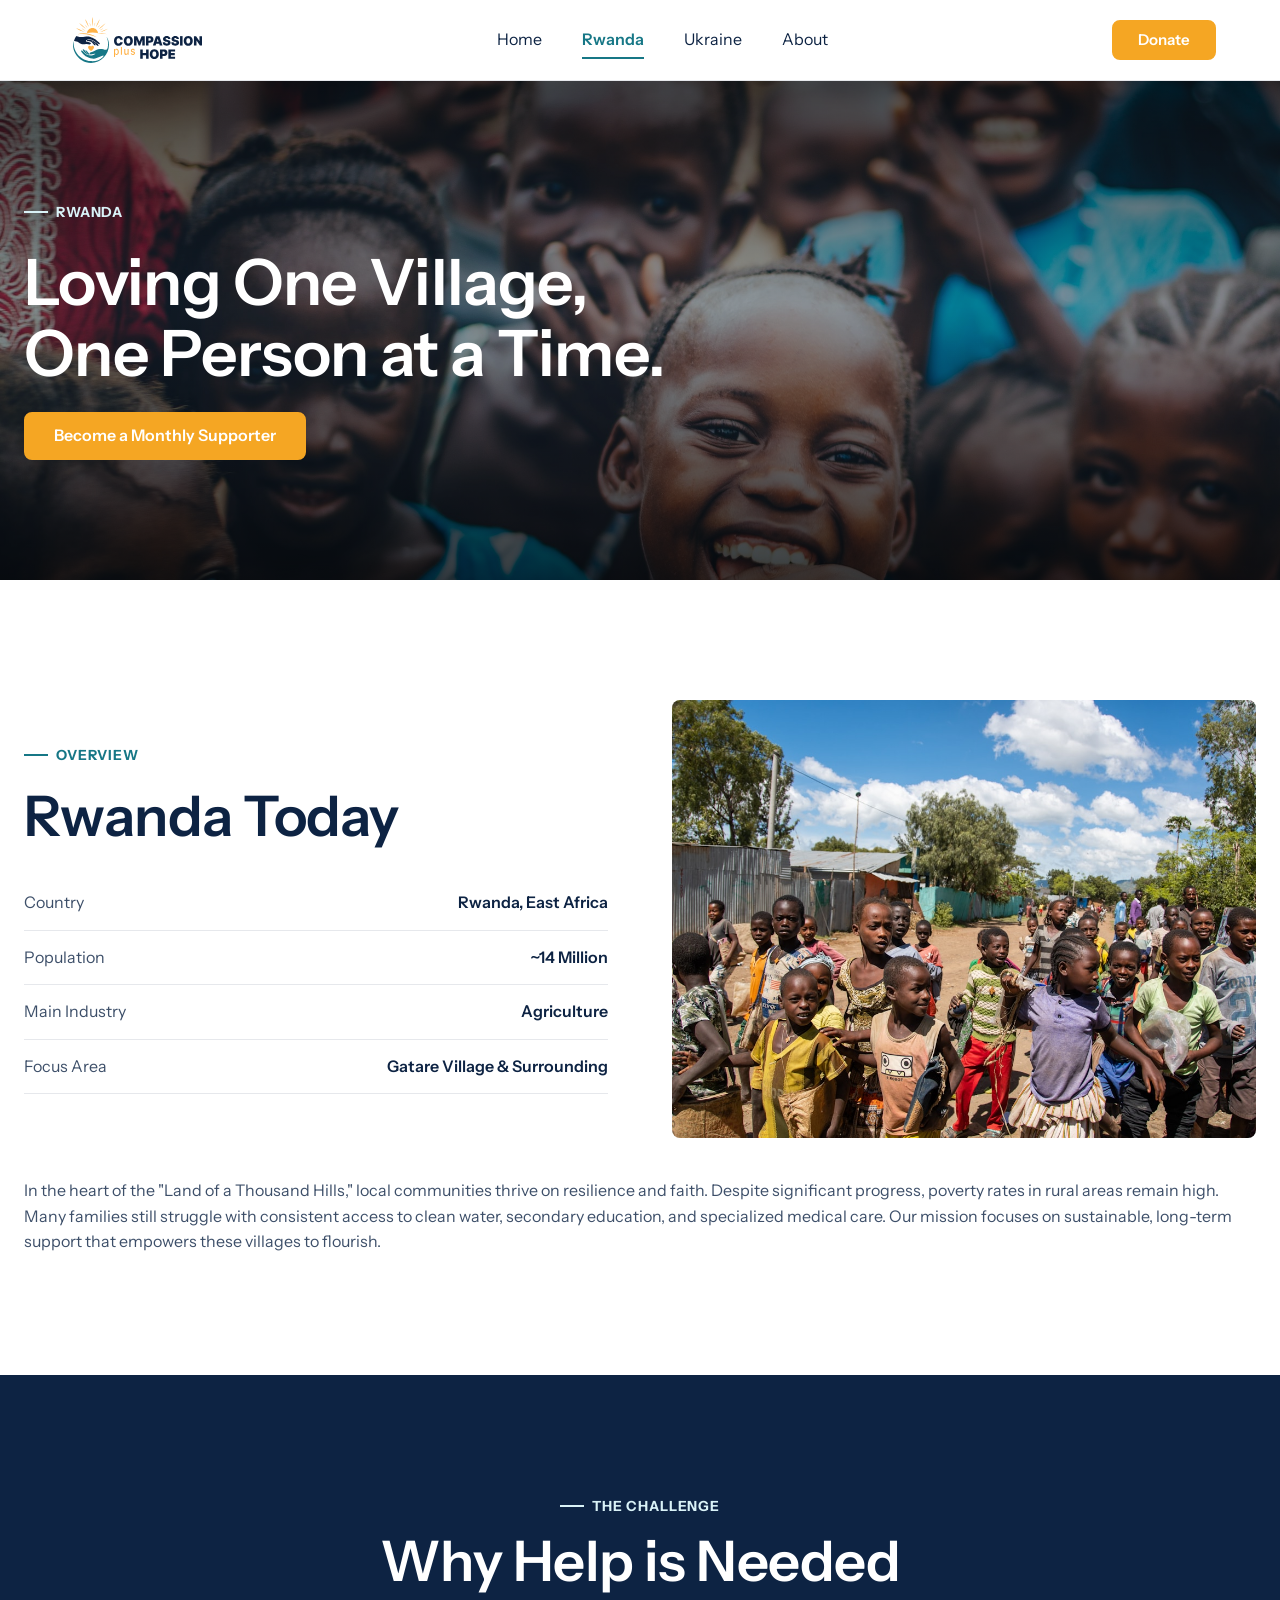
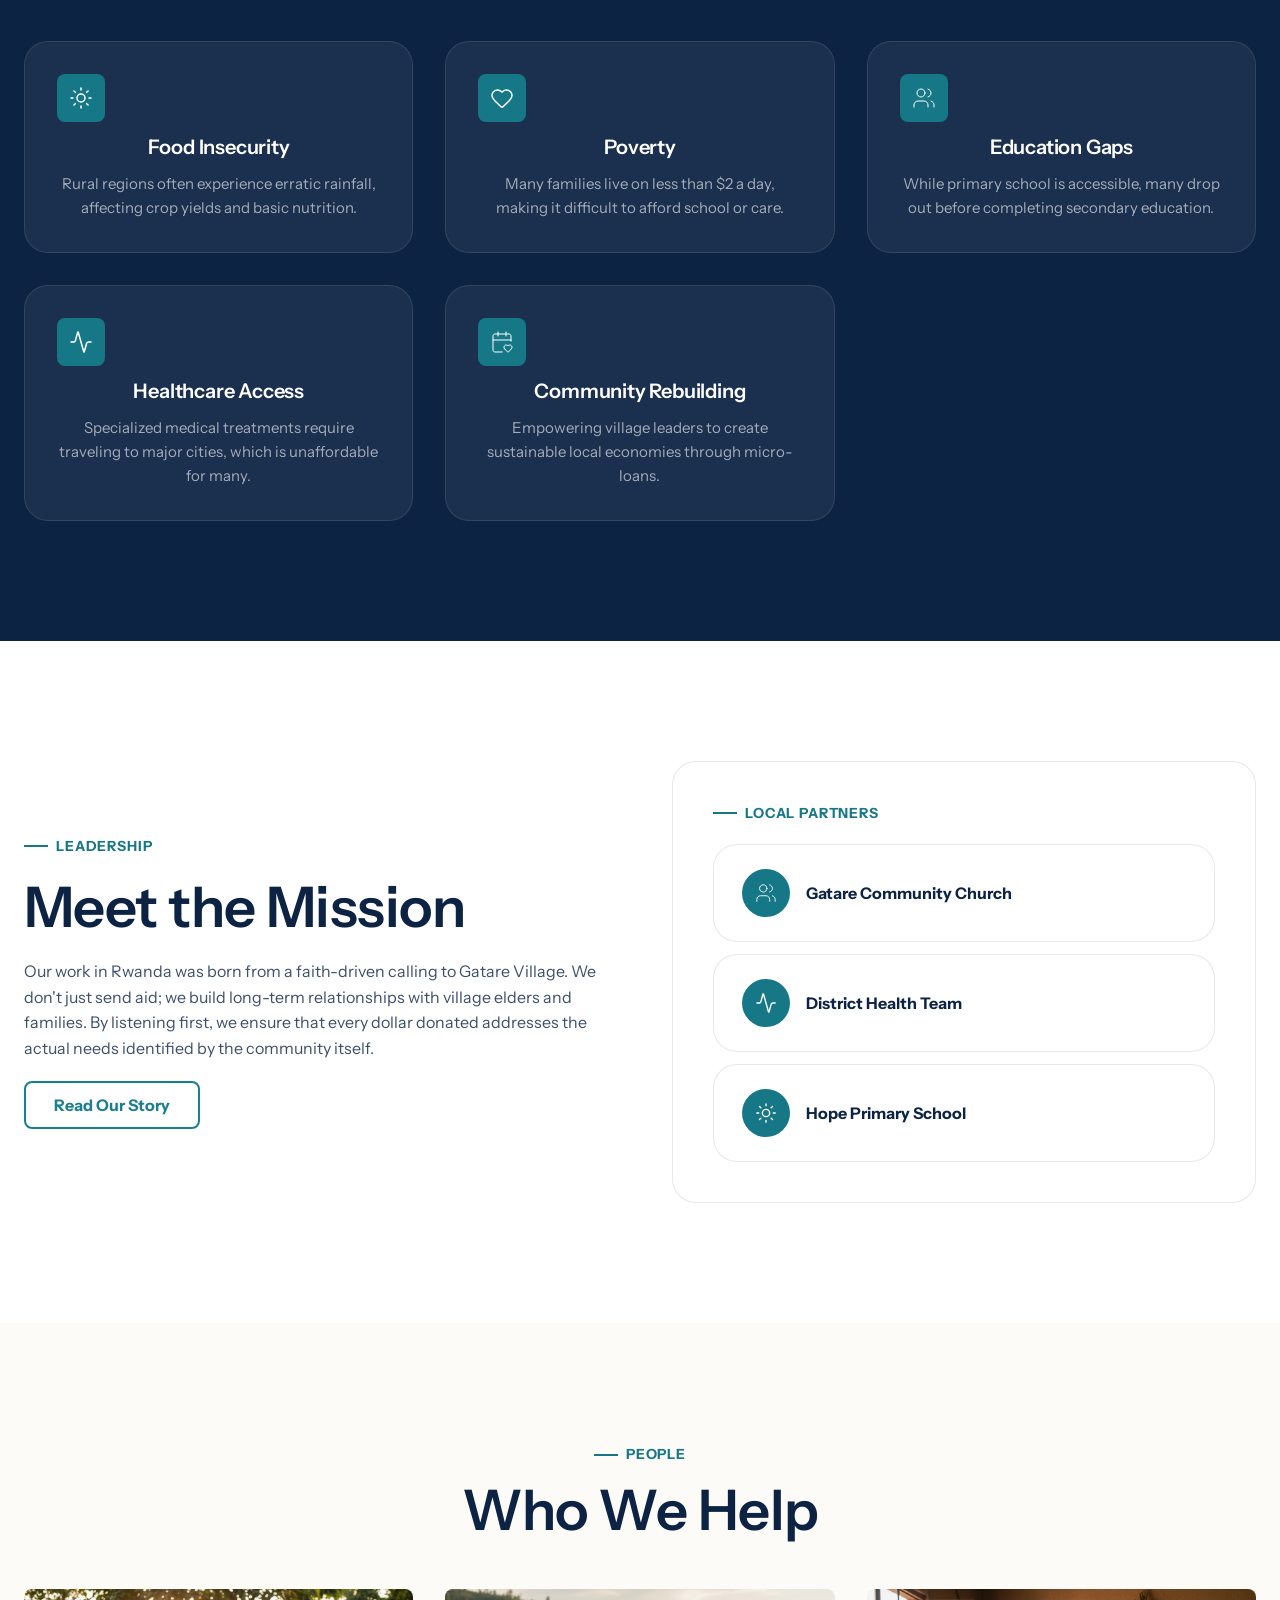
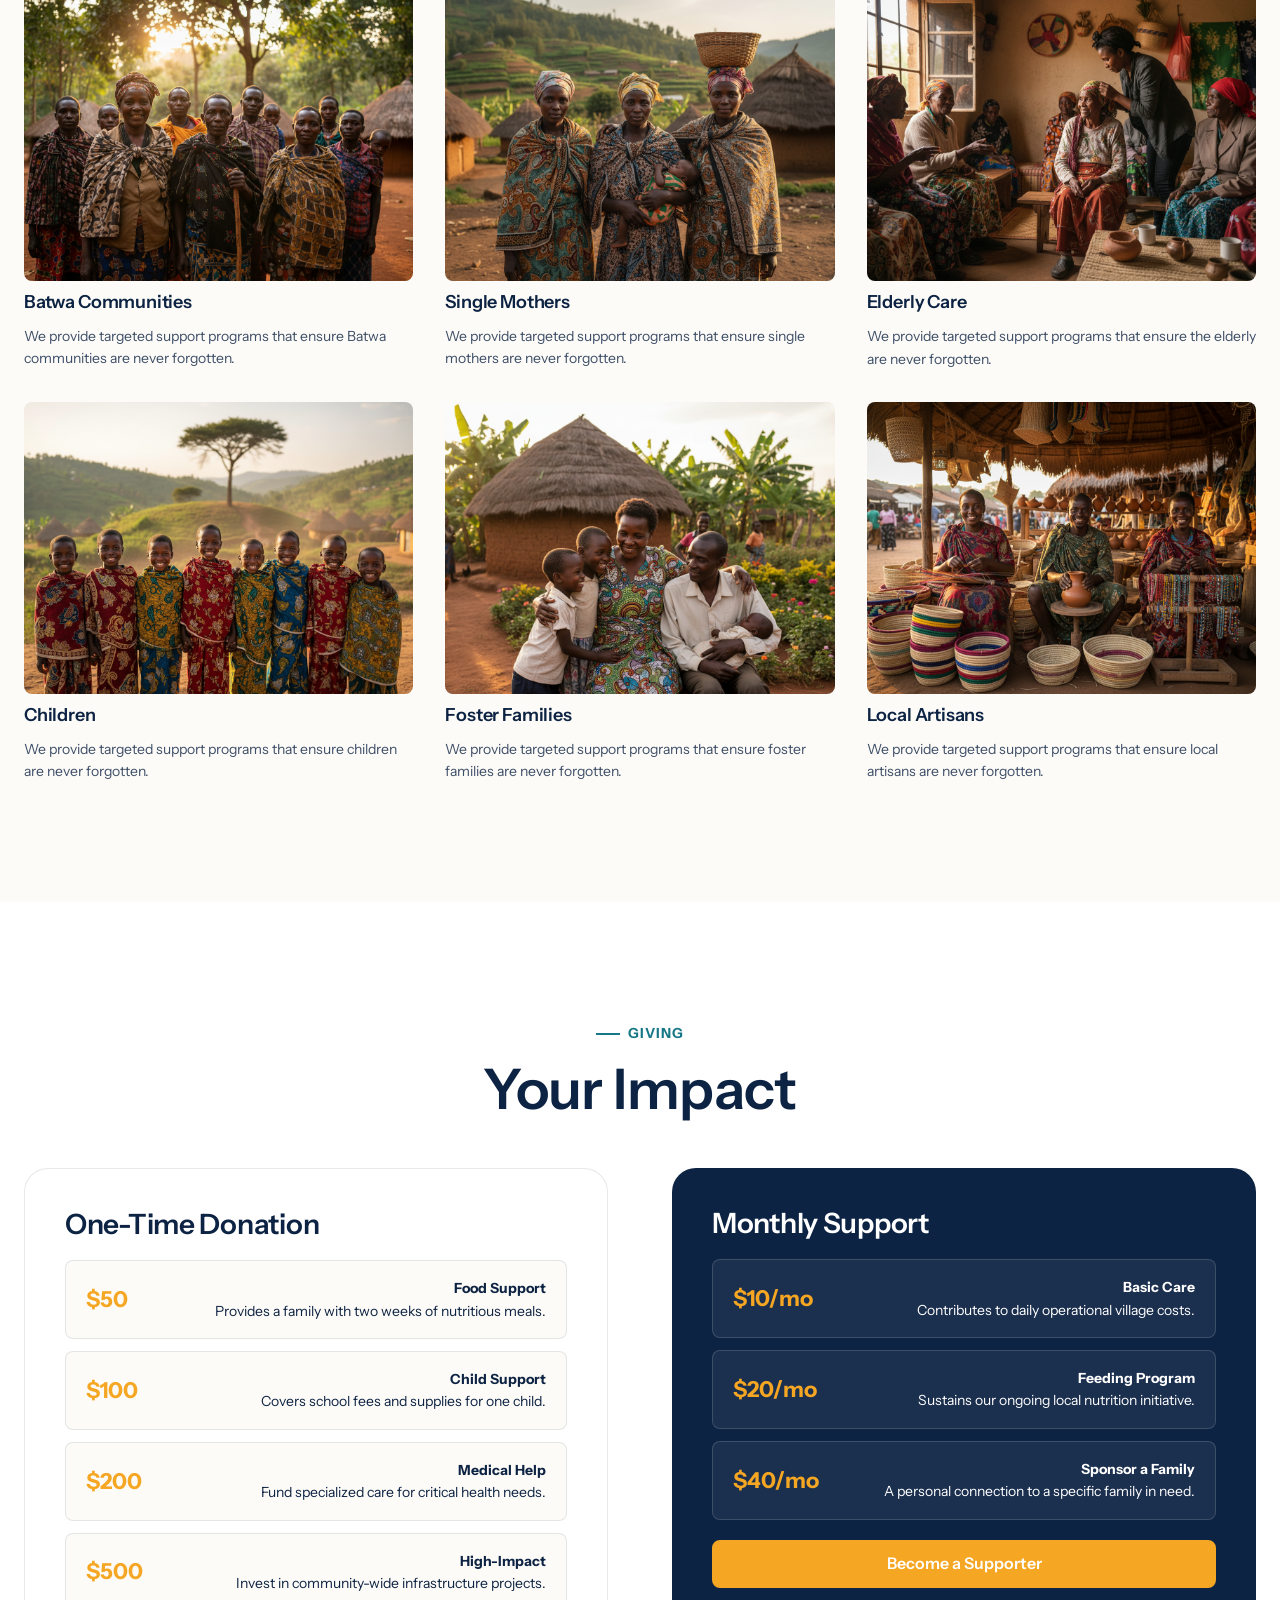
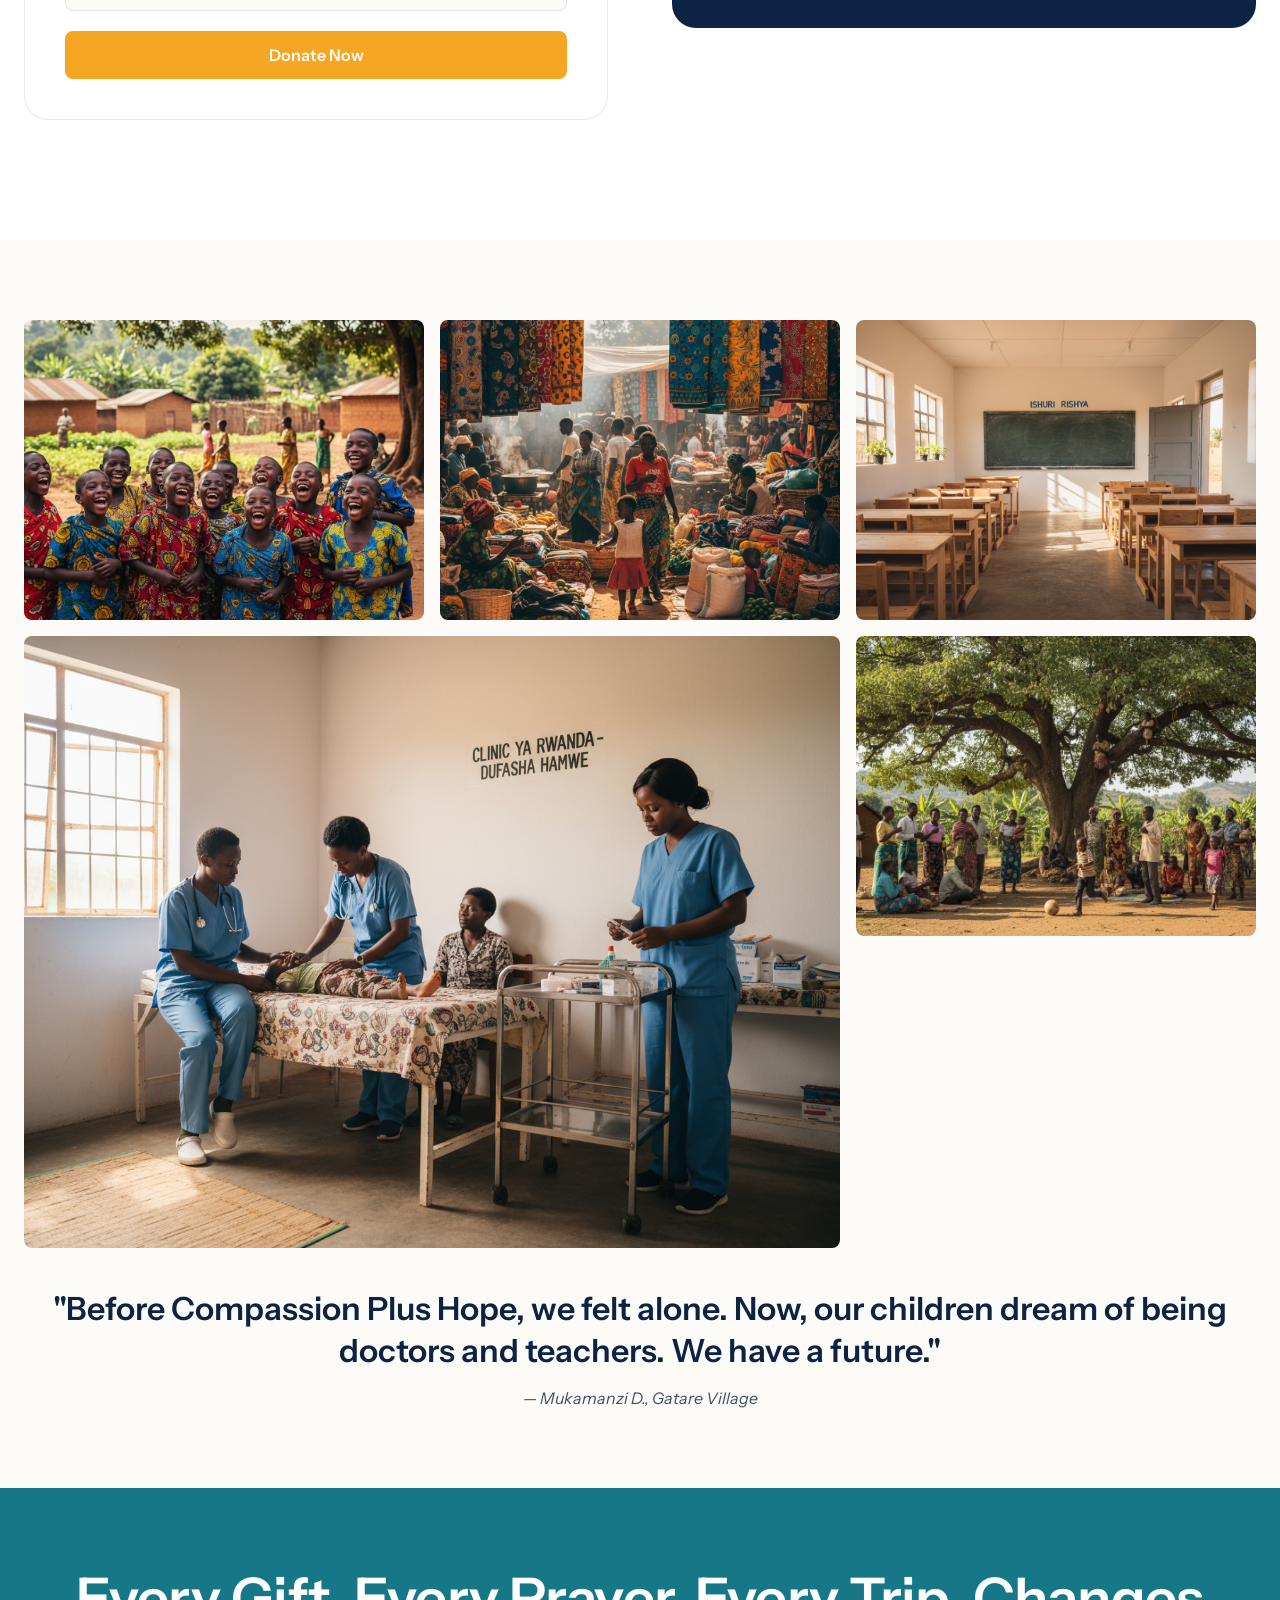
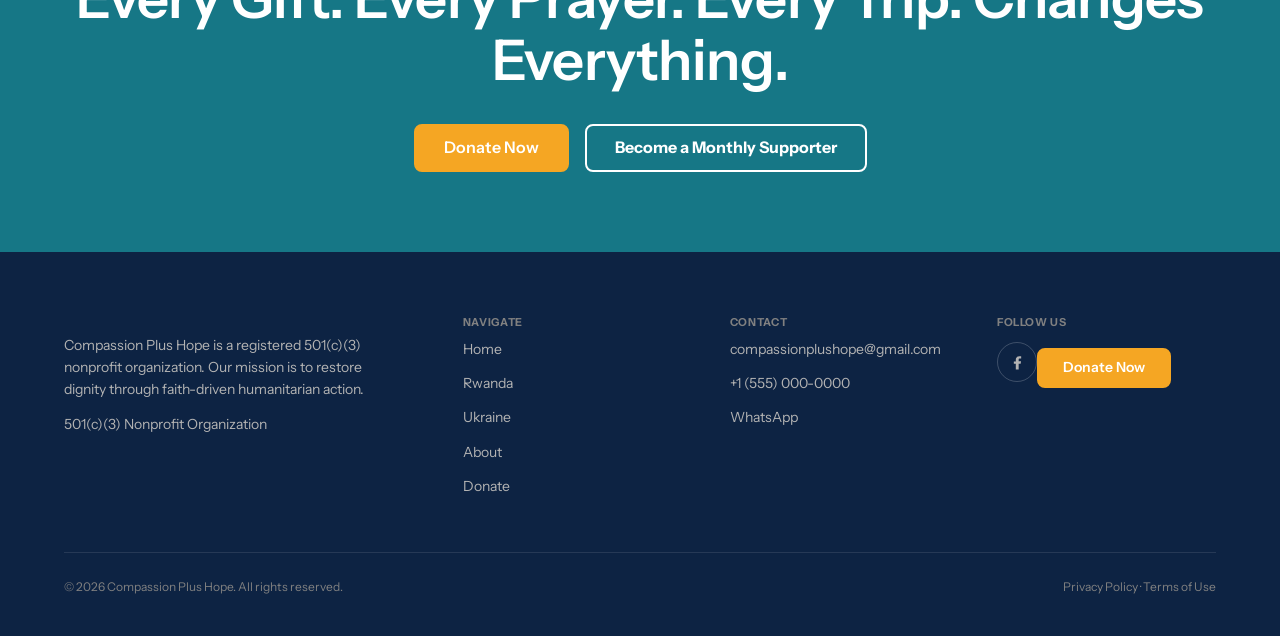
==== commit 6f8d22d7: "Mobile/layout fixes round 1 - Home hero: Donate Now first - Story badges hug content (no full-width " ====
--- a/rwanda.html
+++ b/rwanda.html
@@ -76,7 +76,7 @@
             <span class="eyebrow">Leadership</span>
             <h2 class="h-1">Meet the Mission</h2>
             <p class="muted">Our work in Rwanda was born from a faith-driven calling to Gatare Village. We don't just send aid; we build long-term relationships with village elders and families. By listening first, we ensure that every dollar donated addresses the actual needs identified by the community itself.</p>
-            <a class="btn btn--secondary" href="#" data-open-partner>Read Our Story</a>
+            <a class="btn btn--secondary" href="about.html">Read Our Story</a>
           </div>
           <div class="give-card give-card--light">
             <span class="eyebrow">Local Partners</span>
--- a/assets/css/styles.css
+++ b/assets/css/styles.css
@@ -209,6 +209,7 @@
 
 .badge {
   display: inline-flex;
+  align-self: flex-start;
   padding: 8px 16px;
   border-radius: var(--r-sm);
   font-weight: 700;
@@ -561,7 +562,9 @@
   gap: 16px;
   padding: 24px 28px;
   border-radius: var(--r-lg);
-}
+  min-width: 0;
+}
+.contact-card > span { min-width: 0; overflow-wrap: anywhere; }
 .contact-card--line { border: 1px solid var(--navy-10); background: #fff; }
 .contact-card--amber { background: var(--amber); color: #fff; }
 .contact-card__icon { width: 48px; height: 48px; border-radius: 50%; display: grid; place-items: center; background: var(--teal); flex: none; }
@@ -592,10 +595,10 @@
   position: relative;
   min-height: 460px;
   display: grid;
-  place-items: center;
+  place-items: start center;
   text-align: center;
   color: #fff;
-  padding: 80px 24px;
+  padding: 40px 24px;
   overflow: hidden;
 }
 .quote-band__bg { position: absolute; inset: 0; }
@@ -618,6 +621,21 @@
 .footer__col h4 { font-size: 11px; font-weight: 700; letter-spacing: 0.06em; color: #808080; text-transform: uppercase; margin-bottom: 4px; }
 .footer__col a, .footer__col p { display: block; font-size: 14px; color: #b3b3b3; padding-block: 6px; }
 .footer__col a:hover { color: #fff; }
+/* Donate button in footer: hugs content on desktop, full width on mobile */
+.footer__col a.btn { display: inline-flex; color: #fff; padding-block: 0; }
+/* Facebook (and future social) icon button */
+.footer__col a.footer__social {
+  display: inline-flex;
+  width: 40px; height: 40px;
+  padding: 0;
+  border: 1px solid rgba(255, 255, 255, 0.2);
+  border-radius: 50%;
+  align-items: center;
+  justify-content: center;
+  color: #b3b3b3;
+}
+.footer__col a.footer__social:hover { color: #fff; border-color: #fff; }
+.footer__social svg { width: 20px; height: 20px; }
 .footer__bottom {
   max-width: var(--container);
   margin: 48px auto 0;
@@ -669,4 +687,11 @@
   .footer__grid { grid-template-columns: 1fr; gap: 32px; }
   .story { min-height: 520px; padding: 32px; }
   .hero__content { padding: 80px 20px; }
-}
+  /* center icon + text inside cards on small screens */
+  .info-card, .feature { align-items: center; text-align: center; }
+  /* CTA banner buttons fill the container */
+  .cta-band .hero__actions { width: 100%; flex-direction: column; align-items: stretch; }
+  .cta-band .hero__actions .btn { width: 100%; }
+  /* footer Donate button spans full width on mobile */
+  .footer__col a.btn { display: flex; width: 100%; }
+}
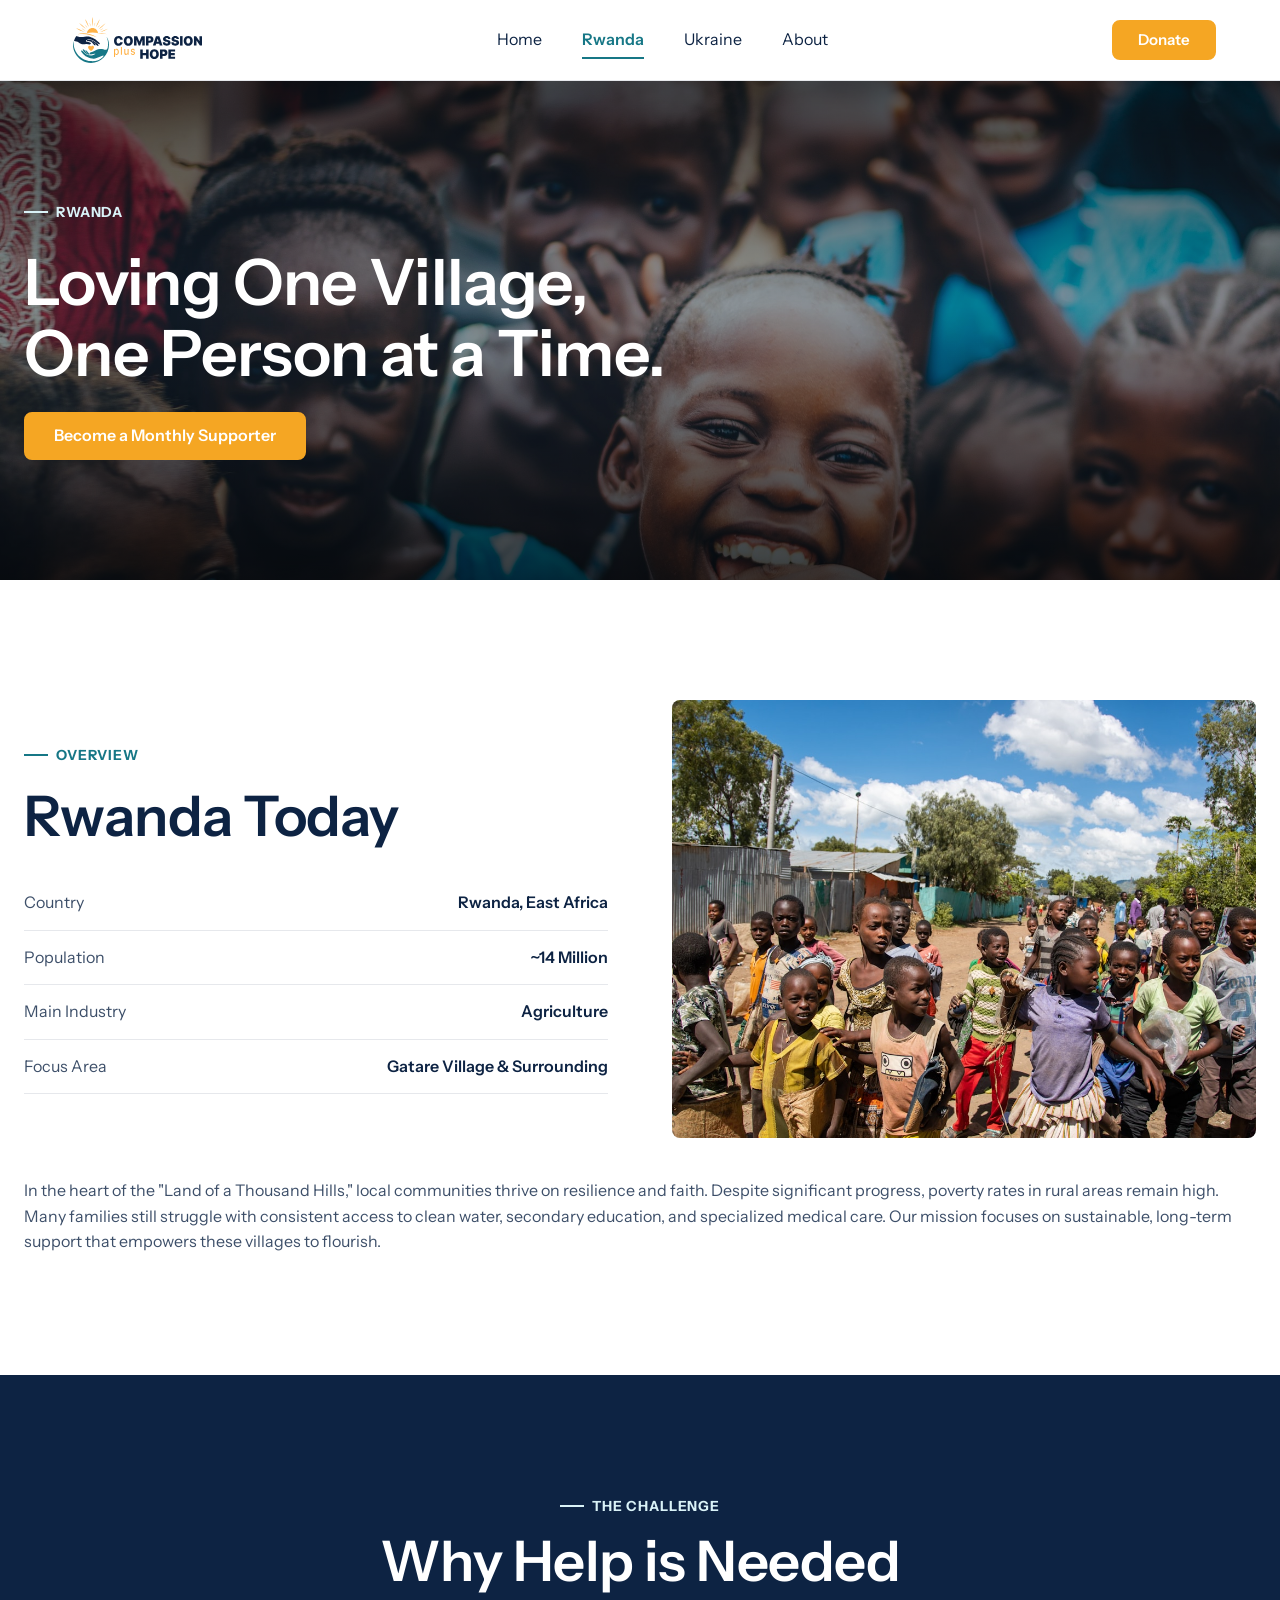
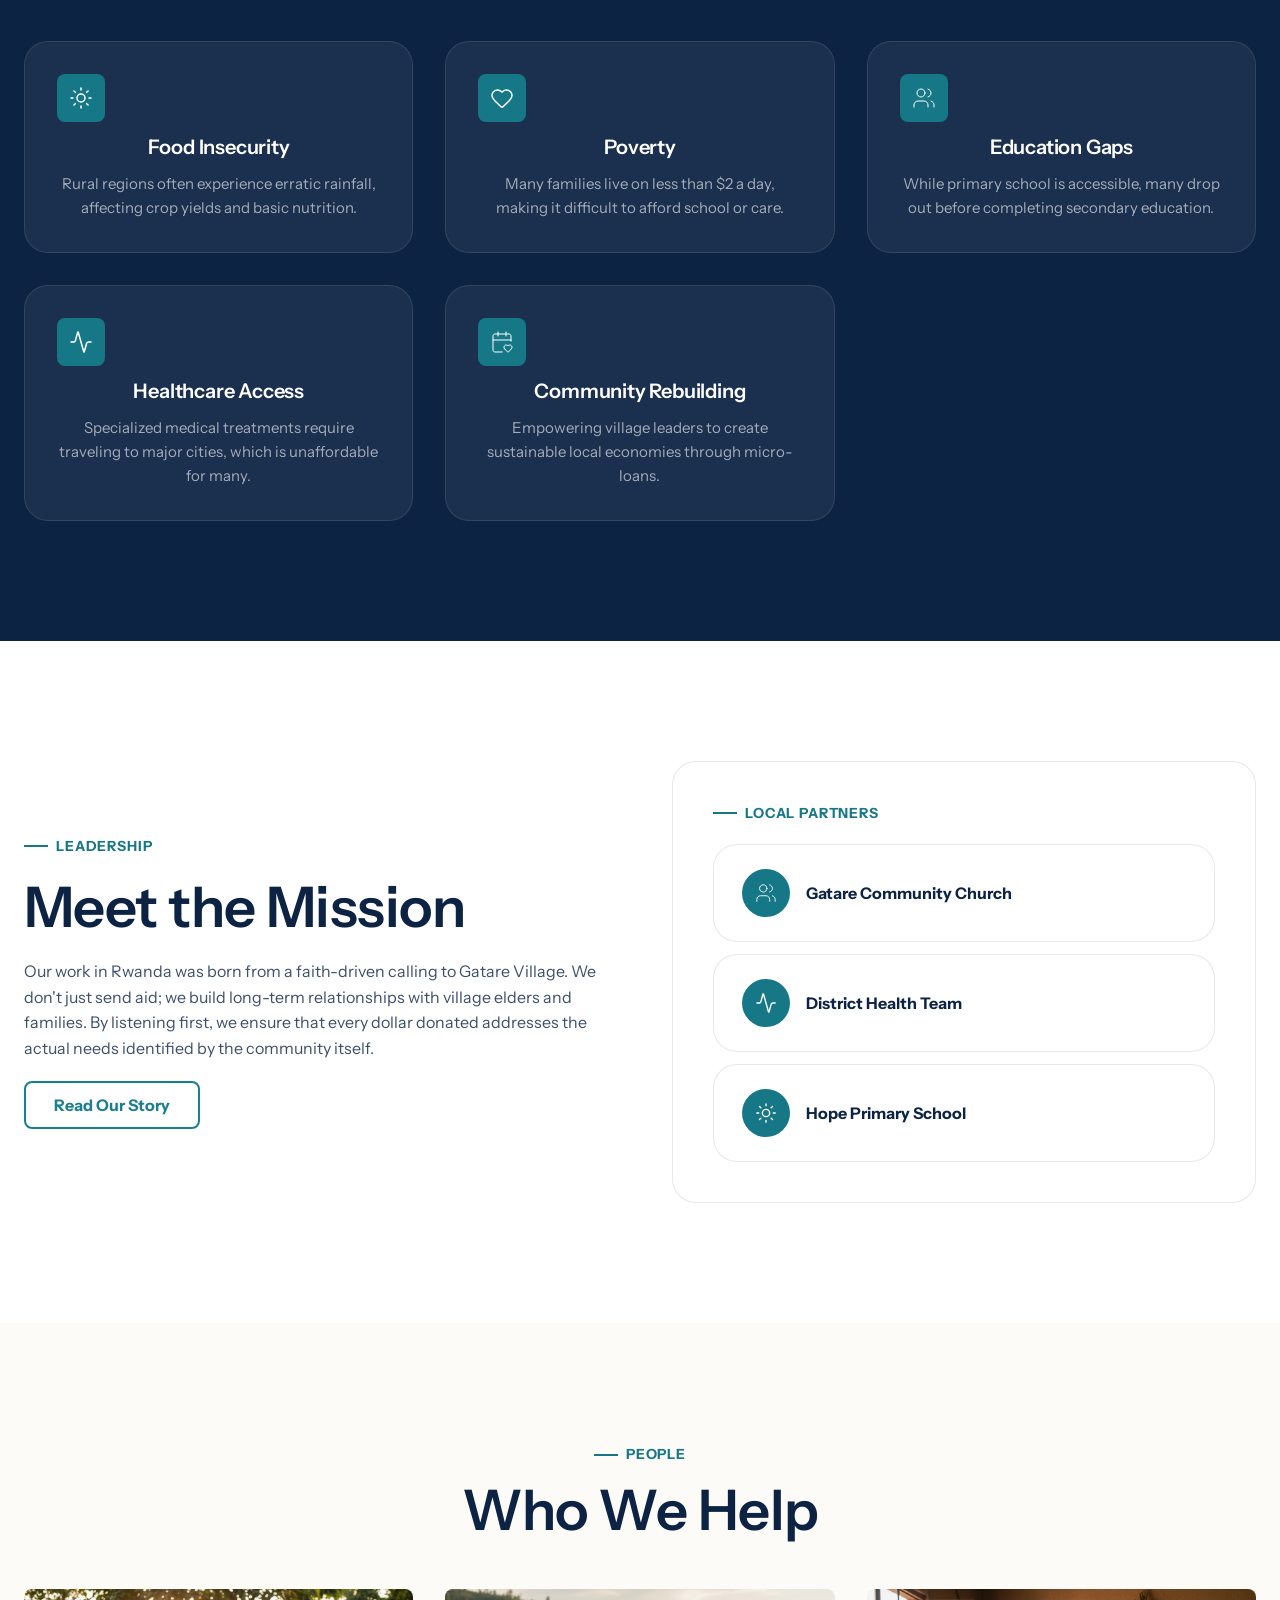
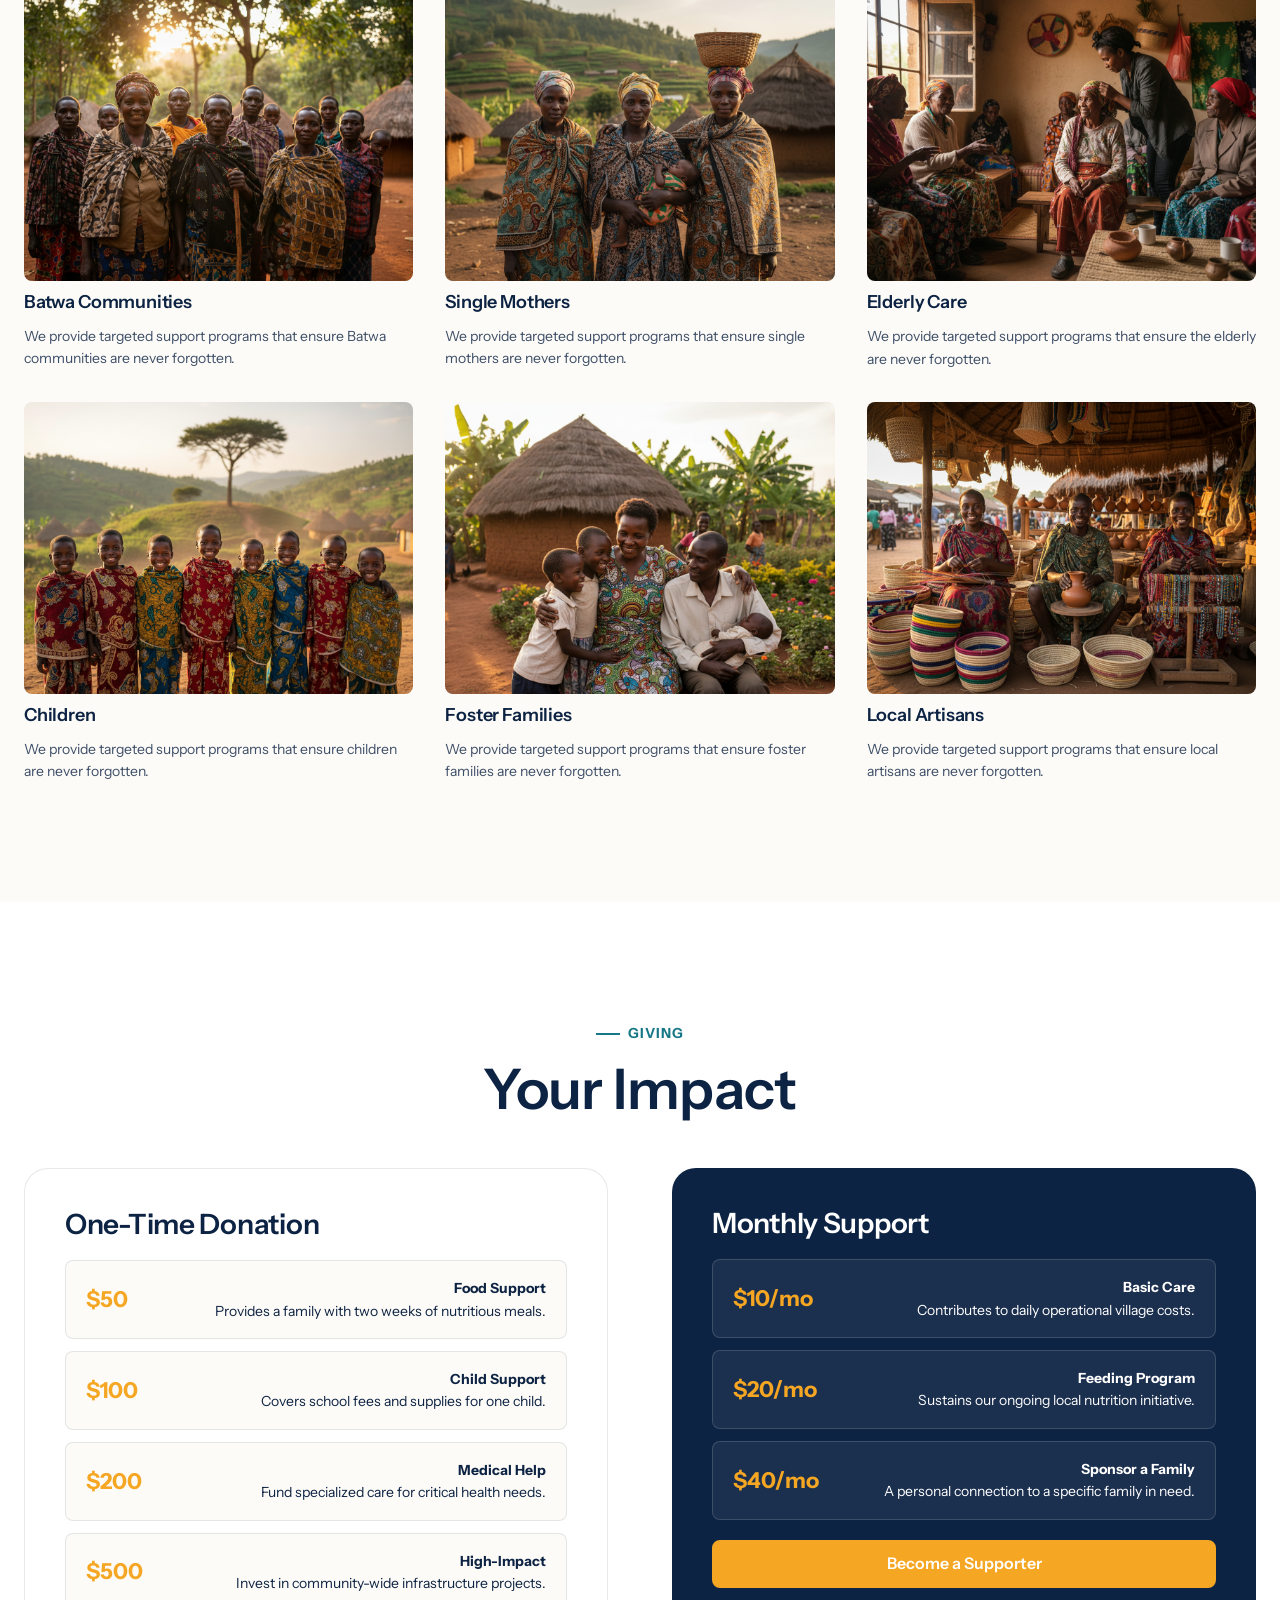
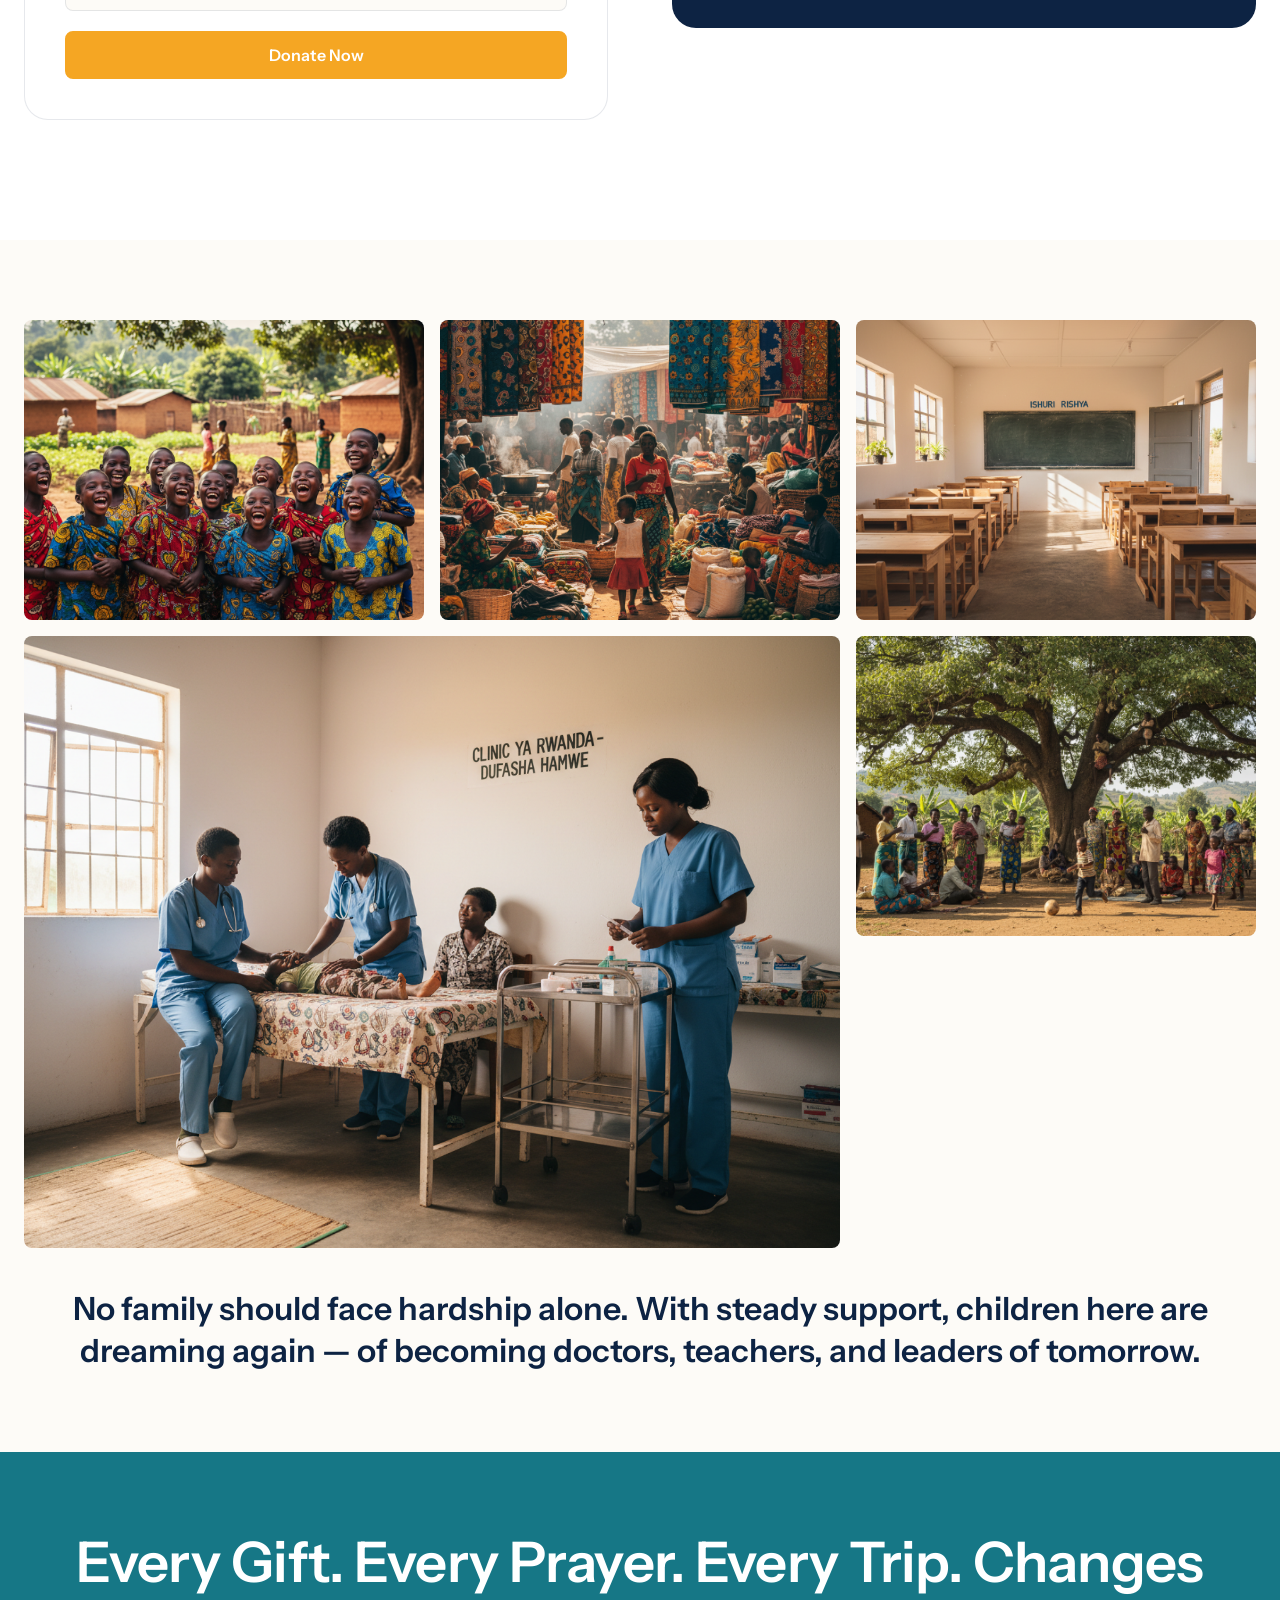
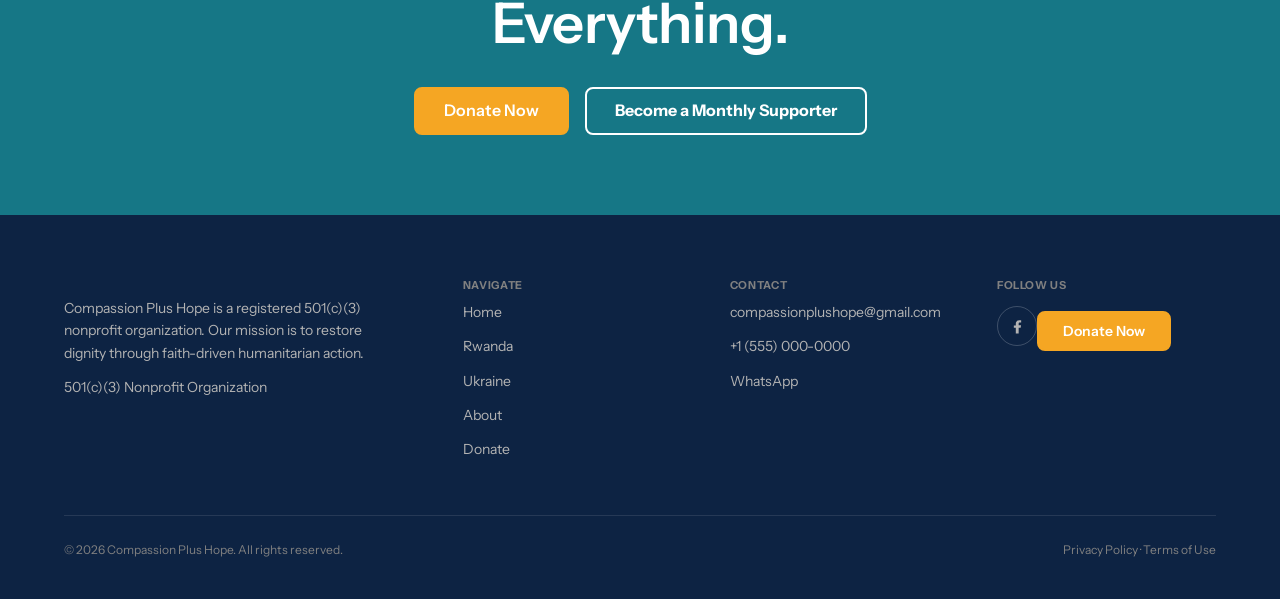
==== commit a7692966: "Content: reword testimonials without fabricated names; Ukraine conflict since 2014 - Removed fiction" ====
--- a/rwanda.html
+++ b/rwanda.html
@@ -150,8 +150,7 @@
           <img src="assets/img/rw-gallery-5.jpg" alt="">
         </div>
         <blockquote class="measure center" style="margin:0 auto;font-size:clamp(22px,3vw,32px);font-weight:600;line-height:1.3">
-          "Before Compassion Plus Hope, we felt alone. Now, our children dream of being doctors and teachers. We have a future."
-          <cite style="display:block;margin-top:16px;font-size:16px;font-weight:400;color:var(--body)">— Mukamanzi D., Gatare Village</cite>
+          No family should face hardship alone. With steady support, children here are dreaming again — of becoming doctors, teachers, and leaders of tomorrow.
         </blockquote>
       </div>
     </section>
